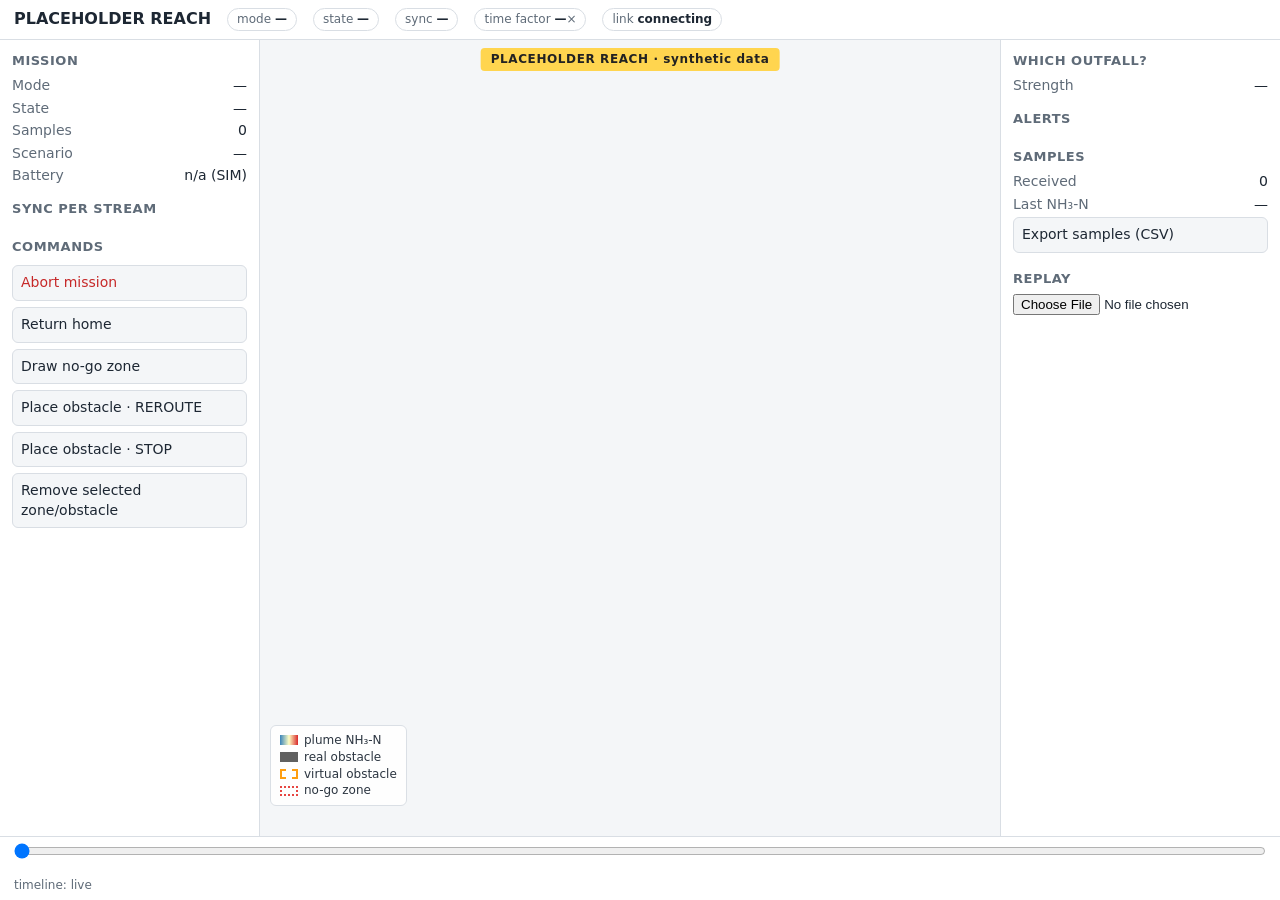
==== lab_turtlebot/src/plumetrace/web/index.html @ 220d7ff5 "Add lab_turtlebot workspace: PlumeTrace ROS2 packages, Docker env, lab tools and config" ====
<!doctype html>
<html lang="en">
<head>
<meta charset="utf-8">
<meta name="viewport" content="width=device-width, initial-scale=1">
<title>PlumeTrace City View</title>
<!-- CesiumJS pinned to 1.146 (latest 1.x at build time, see README.md) from the official CDN -->
<script src="https://cesium.com/downloads/cesiumjs/releases/1.146/Build/Cesium/Cesium.js"></script>
<link href="https://cesium.com/downloads/cesiumjs/releases/1.146/Build/Cesium/Widgets/widgets.css" rel="stylesheet">
<script src="config.js"></script>
<!-- optional, git-ignored: personal secrets such as the Cesium ion token (404 when absent is fine) -->
<script src="config.local.js" onerror="void 0"></script>
<style>
  :root {
    --bg: #f4f6f8; --panel: #ffffff; --ink: #1d2733; --muted: #5f6b78; --line: #d9dee4;
    --accent: #1f6feb; --ok: #1a7f37; --warn: #b76e00; --bad: #c62828; --alert: #b71c1c;
    --bar-a: #1f6feb; --bar-b: #8250df; --bar-c: #d97706;
  }
  @media (prefers-color-scheme: dark) {
    :root { --bg: #0f141a; --panel: #18202a; --ink: #e6edf3; --muted: #9aa7b4; --line: #2b3643;
            --accent: #58a6ff; --ok: #3fb950; --warn: #d29922; --bad: #f85149; --alert: #da3633; }
  }
  * { box-sizing: border-box; }
  html, body { margin: 0; height: 100%; background: var(--bg); color: var(--ink);
               font: 14px/1.4 system-ui, -apple-system, "Segoe UI", Roboto, sans-serif; }
  #app { display: grid; height: 100%;
         grid-template-rows: auto auto 1fr auto; grid-template-columns: 260px 1fr 280px;
         grid-template-areas: "top top top" "alert alert alert" "left map right" "time time time"; }
  header { grid-area: top; display: flex; gap: 16px; align-items: center; padding: 8px 14px;
           background: var(--panel); border-bottom: 1px solid var(--line); flex-wrap: wrap; }
  header h1 { font-size: 16px; margin: 0; }
  .pill { padding: 2px 9px; border-radius: 999px; border: 1px solid var(--line); font-size: 12px; color: var(--muted); }
  .pill b { color: var(--ink); }
  .SYNCED { color: var(--ok) !important; } .STALE { color: var(--warn) !important; } .LOST { color: var(--bad) !important; }
  #alert { grid-area: alert; display: none; background: var(--alert); color: #fff; padding: 8px 14px; font-weight: 600; }
  aside { background: var(--panel); padding: 12px; overflow: auto; border-right: 1px solid var(--line); }
  #right { grid-area: right; border-right: 0; border-left: 1px solid var(--line); }
  #left { grid-area: left; }
  aside h2 { font-size: 13px; text-transform: uppercase; letter-spacing: .04em; color: var(--muted); margin: 14px 0 6px; }
  aside h2:first-child { margin-top: 0; }
  dl { display: grid; grid-template-columns: auto 1fr; gap: 3px 10px; margin: 0; }
  dt { color: var(--muted); } dd { margin: 0; text-align: right; font-variant-numeric: tabular-nums; }
  button { width: 100%; margin: 3px 0; padding: 7px 8px; border-radius: 6px; border: 1px solid var(--line);
           background: var(--bg); color: var(--ink); cursor: pointer; font: inherit; text-align: left; }
  button:hover { border-color: var(--accent); }
  button.danger { color: var(--bad); }
  button.active { border-color: var(--accent); box-shadow: inset 0 0 0 1px var(--accent); }
  #hint { color: var(--muted); font-size: 12px; min-height: 1.4em; }
  #map { grid-area: map; position: relative; min-height: 300px; }
  #cesium { position: absolute; inset: 0; }
  .bars .row { display: grid; grid-template-columns: 22px 1fr 52px; align-items: center; gap: 6px; margin: 6px 0; }
  .bars .track { height: 14px; background: var(--bg); border: 1px solid var(--line); border-radius: 4px; overflow: hidden; }
  .bars .fill { height: 100%; width: 33%; transition: width .3s; }
  #alerts { list-style: none; padding: 0; margin: 0; max-height: 220px; overflow: auto; font-size: 12px; }
  #alerts li { border-left: 3px solid var(--alert); padding: 3px 6px; margin: 4px 0; background: var(--bg); }
  footer { grid-area: time; background: var(--panel); border-top: 1px solid var(--line); padding: 6px 14px; }
  #tl { position: relative; height: 34px; }
  #tl input { width: 100%; margin: 0; }
  #tlmarks { position: absolute; left: 0; right: 0; top: 22px; height: 10px; }
  .mk { position: absolute; width: 2px; height: 10px; }
  .mk.s { background: var(--accent); } .mk.e { background: var(--bad); width: 4px; }
  #legend { position: absolute; left: 10px; bottom: 30px; background: var(--panel); border: 1px solid var(--line);
            border-radius: 6px; padding: 6px 9px; font-size: 12px; opacity: .93; }
  #legend div { display: flex; align-items: center; gap: 6px; }
  .sw { width: 18px; height: 10px; display: inline-block; }
  #placeholder { position: absolute; top: 8px; left: 50%; transform: translateX(-50%); background: #ffd54f; color: #222;
                 padding: 3px 10px; font-weight: 700; border-radius: 4px; font-size: 12px; letter-spacing: .05em; }
  @media (max-width: 900px) {
    #app { grid-template-columns: 1fr; grid-template-rows: auto auto 55vh auto auto auto;
           grid-template-areas: "top" "alert" "map" "left" "right" "time"; }
    aside { border: 0; border-top: 1px solid var(--line); }
  }
</style>
</head>
<body>
<div id="app">
  <header>
    <h1 id="reach">PLACEHOLDER REACH</h1>
    <span class="pill">mode <b id="mode">—</b></span>
    <span class="pill">state <b id="state">—</b></span>
    <span class="pill">sync <b id="syncall">—</b></span>
    <span class="pill">time factor <b id="tf">—</b>×</span>
    <span class="pill">link <b id="ws">connecting</b></span>
  </header>
  <div id="alert"></div>
  <aside id="left">
    <h2>Mission</h2>
    <dl>
      <dt>Mode</dt><dd id="m-mode">—</dd>
      <dt>State</dt><dd id="m-state">—</dd>
      <dt>Samples</dt><dd id="m-samples">0</dd>
      <dt>Scenario</dt><dd id="m-scn">—</dd>
      <dt>Battery</dt><dd id="m-batt">n/a (SIM)</dd>
    </dl>
    <h2>Sync per stream</h2>
    <dl id="streams"></dl>
    <h2>Commands</h2>
    <button class="danger" data-cmd="abort">Abort mission</button>
    <button data-cmd="return_home">Return home</button>
    <button id="b-nogo">Draw no-go zone</button>
    <button id="b-rr">Place obstacle · REROUTE</button>
    <button id="b-stop">Place obstacle · STOP</button>
    <button id="b-del">Remove selected zone/obstacle</button>
    <div id="hint"></div>
  </aside>
  <div id="map">
    <div id="cesium"></div>
    <div id="placeholder">PLACEHOLDER REACH · synthetic data</div>
    <div id="legend">
      <div><span class="sw" style="background:linear-gradient(90deg,#2c7bb6,#ffffbf,#d7191c)"></span>plume NH₃-N</div>
      <div><span class="sw" style="background:#555"></span>real obstacle</div>
      <div><span class="sw" style="border:2px dashed #ff9800"></span>virtual obstacle</div>
      <div><span class="sw" style="border:2px dotted #e53935"></span>no-go zone</div>
    </div>
  </div>
  <aside id="right">
    <h2>Which outfall?</h2>
    <div class="bars" id="bars"></div>
    <dl><dt>Strength</dt><dd id="q">—</dd></dl>
    <h2>Alerts</h2>
    <ul id="alerts"></ul>
    <h2>Samples</h2>
    <dl><dt>Received</dt><dd id="n-samples">0</dd><dt>Last NH₃-N</dt><dd id="last">—</dd></dl>
    <button id="b-export">Export samples (CSV)</button>
    <h2>Replay</h2>
    <input type="file" id="czml" accept=".czml,.json">
  </aside>
  <footer>
    <div id="tl"><input type="range" id="scrub" min="0" max="0" value="0"><div id="tlmarks"></div></div>
    <div id="tlinfo" style="font-size:12px;color:var(--muted)">timeline: live</div>
  </footer>
</div>
<script>
'use strict';
const CFG = Object.assign({}, window.PLUMETRACE_CONFIG || {}, window.PLUMETRACE_CONFIG_LOCAL || {});
const $ = (id) => document.getElementById(id);
const COLORS = { A: getComputedStyle(document.documentElement).getPropertyValue('--bar-a'),
                 B: getComputedStyle(document.documentElement).getPropertyValue('--bar-b'),
                 C: getComputedStyle(document.documentElement).getPropertyValue('--bar-c') };

Cesium.Ion.defaultAccessToken = CFG.ionToken || '';
const viewer = new Cesium.Viewer('cesium', {
  baseLayer: new Cesium.ImageryLayer(new Cesium.OpenStreetMapImageryProvider({ url: 'https://tile.openstreetmap.org/' })),
  // with an ion token: Cesium World Terrain; without: ellipsoid (no ion requests at all)
  ...(CFG.ionToken ? { terrain: Cesium.Terrain.fromWorldTerrain() } : { terrainProvider: new Cesium.EllipsoidTerrainProvider() }),
  baseLayerPicker: false, geocoder: false, timeline: false, animation: false, homeButton: true,
  sceneModePicker: true, navigationHelpButton: false, fullscreenButton: false, infoBox: true,
  selectionIndicator: true,
});
viewer.scene.globe.depthTestAgainstTerrain = false;
// Ground height (m above the ellipsoid) at the reach. Every layer is drawn at H0 + a small offset, so the
// view is right on the ellipsoid (H0 = 0) and on Cesium World Terrain (H0 sampled once in loadReach).
let H0 = 0;
const at = (lon, lat, dh) => Cesium.Cartesian3.fromDegrees(lon, lat, H0 + dh);
const ring3 = (latlon, dh) => Cesium.Cartesian3.fromDegreesArrayHeights(latlon.flatMap(([lat, lon]) => [lon, lat, H0 + dh]));
if (CFG.ionToken) {  // OSM Buildings for 3D context when an ion token is configured
  Cesium.createOsmBuildingsAsync().then((b) => viewer.scene.primitives.add(b))
    .catch((e) => console.warn('OSM Buildings failed (check the ion token)', e));
}
if (CFG.tileset_url) {
  Cesium.Cesium3DTileset.fromUrl(CFG.tileset_url).then((ts) => viewer.scene.primitives.add(ts))
    .catch((e) => console.warn('tileset failed', e));
}
const ents = viewer.entities;

// ---------- static reach layers ----------
async function loadReach() {
  const wj = await (await fetch('data/water_area.geojson')).json();
  const wp = wj.features[0].properties, ring = wj.features[0].geometry.coordinates[0];
  const mid = ring.reduce((a, p) => [a[0] + p[0] / ring.length, a[1] + p[1] / ring.length], [0, 0]);
  const synthetic = /PLACEHOLDER/.test(wp.reach_id);
  if (CFG.ionToken) {
    try {
      const tp = await Cesium.createWorldTerrainAsync();
      const [g] = await Cesium.sampleTerrainMostDetailed(tp, [Cesium.Cartographic.fromDegrees(mid[0], mid[1])]);
      if (Number.isFinite(g.height)) H0 = g.height;
    } catch (e) { console.warn('terrain height not available, drawing at the ellipsoid', e); }
  }
  const water = await Cesium.GeoJsonDataSource.load('data/water_area.geojson',
    { fill: Cesium.Color.fromCssColorString('#3a7bd5').withAlpha(0.35), stroke: Cesium.Color.fromCssColorString('#1d4f91'), strokeWidth: 2, clampToGround: false });
  for (const e of water.entities.values) if (e.polygon) e.polygon.height = H0 + 0.2;
  viewer.dataSources.add(water);
  const outf = await (await fetch('data/outfalls.geojson')).json();
  for (const f of outf.features) {
    const [lon, lat] = f.geometry.coordinates;
    ents.add({ id: 'outfall-' + f.properties.id, name: 'Outfall ' + f.properties.id,
      position: at(lon, lat, 1),
      point: { pixelSize: 11, color: Cesium.Color.fromCssColorString(COLORS[f.properties.id] || '#888'), outlineColor: Cesium.Color.WHITE, outlineWidth: 2 },
      label: { text: f.properties.id, font: '600 14px sans-serif', pixelOffset: new Cesium.Cartesian2(0, -18), fillColor: Cesium.Color.WHITE, outlineColor: Cesium.Color.BLACK, outlineWidth: 3, style: Cesium.LabelStyle.FILL_AND_OUTLINE },
      description: `EDM site ${f.properties.edm_site_id}, bank ${f.properties.bank}` });
  }
  const st = await (await fetch('data/stations.geojson')).json();
  for (const f of st.features) {
    const [lon, lat] = f.geometry.coordinates;
    ents.add({ name: f.properties.id, position: at(lon, lat, 1),
      point: { pixelSize: 8, color: Cesium.Color.DARKSLATEGRAY, outlineColor: Cesium.Color.WHITE, outlineWidth: 1 },
      label: { text: f.properties.kind === 'wq' ? 'WQ' : 'Gauge', font: '12px sans-serif', pixelOffset: new Cesium.Cartesian2(0, 14), fillColor: Cesium.Color.BLACK, showBackground: true, backgroundColor: Cesium.Color.WHITE.withAlpha(0.7) } });
  }
  const c = water.entities.values[0];
  document.getElementById('reach').textContent = wp.name || wp.reach_id;
  document.getElementById('placeholder').textContent = synthetic ? 'PLACEHOLDER REACH · synthetic data' : (wp.name || wp.reach_id) + ' · synthetic plume and outfalls';
  ents.add({ position: at(mid[0], mid[1], 5), label: { text: wp.name || wp.reach_id, font: '700 15px sans-serif', fillColor: Cesium.Color.YELLOW, outlineColor: Cesium.Color.BLACK, outlineWidth: 3, style: Cesium.LabelStyle.FILL_AND_OUTLINE } });
  viewer.flyTo(water, { duration: 0 });
}
loadReach().catch((e) => console.error(e));

// ---------- live layers ----------
const plume = viewer.scene.primitives.add(new Cesium.PointPrimitiveCollection());
const robot = ents.add({ id: 'robot', name: 'TurtleBot3 (×100 symbol)', position: Cesium.Cartesian3.fromDegrees(0, 0, 2),
  billboard: { image: robotIcon(), width: 30, height: 30, rotation: 0, alignedAxis: Cesium.Cartesian3.ZERO },
  label: { text: 'robot', font: '12px sans-serif', pixelOffset: new Cesium.Cartesian2(0, 22), fillColor: Cesium.Color.WHITE, outlineColor: Cesium.Color.BLACK, outlineWidth: 3, style: Cesium.LabelStyle.FILL_AND_OUTLINE } });
const track = [];
ents.add({ polyline: { positions: new Cesium.CallbackProperty(() => track, false), width: 2, material: Cesium.Color.WHITE.withAlpha(0.7) } });
const samples = [];
const obsEnts = new Map();
let posterior = null;

function robotIcon() {
  const c = document.createElement('canvas'); c.width = c.height = 64; const g = c.getContext('2d');
  g.fillStyle = '#111'; g.strokeStyle = '#fff'; g.lineWidth = 5;
  g.beginPath(); g.arc(32, 32, 22, 0, 2 * Math.PI); g.fill(); g.stroke();
  g.fillStyle = '#4caf50'; g.beginPath(); g.moveTo(32, 8); g.lineTo(44, 30); g.lineTo(20, 30); g.closePath(); g.fill();
  return c.toDataURL();
}
function plumeColor(c) {
  const t = Math.max(0, Math.min(1, Math.log10(Math.max(c, 0.05) / 0.05) / Math.log10(60)));
  const stops = [[44, 123, 182], [171, 217, 233], [255, 255, 191], [253, 174, 97], [215, 25, 28]];
  const x = t * (stops.length - 1), i = Math.min(stops.length - 2, Math.floor(x)), f = x - i;
  const m = stops[i].map((v, k) => v + (stops[i + 1][k] - v) * f);
  return new Cesium.Color(m[0] / 255, m[1] / 255, m[2] / 255, 0.25 + 0.65 * t);
}

const handlers = {
  hello(m) { $('reach').textContent = m.reach; $('tf').textContent = m.time_factor; },
  pose(m) {
    const p = at(m.lon, m.lat, 2);
    robot.position = p;
    robot.billboard.rotation = -Cesium.Math.toRadians(m.heading_deg);
    if (!track.length || Cesium.Cartesian3.distance(track[track.length - 1], p) > 0.5) { track.push(p); if (track.length > 3000) track.shift(); }
  },
  plume_points(m) {
    plume.removeAll();
    for (const [lat, lon, c] of m.points) {
      if (c < 0.06) continue;
      plume.add({ position: at(lon, lat, 0.5), pixelSize: 7, color: plumeColor(c) });
    }
  },
  sample(m) {
    if (samples.some((s) => s.seq === m.seq)) return;
    samples.push(m);
    ents.add({ id: 'sample-' + m.seq, name: `Sample ${m.seq}`, position: at(m.lon, m.lat, 1),
      point: { pixelSize: 9, color: plumeColor(m.nh3_n_mg_l).withAlpha(1), outlineColor: Cesium.Color.BLACK, outlineWidth: 1 },
      description: `NH₃-N ${m.nh3_n_mg_l.toFixed(3)} mg/L<br>DO ${m.do_mg_l.toFixed(2)} mg/L<br>qc ${m.qc_flags}${m.is_replay ? ' (replayed)' : ''}` });
    $('n-samples').textContent = samples.length;
    $('last').textContent = m.nh3_n_mg_l.toFixed(3) + ' mg/L';
    drawTimeline();
  },
  posterior(m) {
    posterior = m;
    const bars = $('bars'); bars.innerHTML = '';
    m.labels.forEach((l, i) => {
      const p = m.probabilities[i];
      bars.insertAdjacentHTML('beforeend', `<div class="row"><b>${l}</b><div class="track"><div class="fill" style="width:${(p * 100).toFixed(1)}%;background:${COLORS[l]}"></div></div><span>${(p * 100).toFixed(1)} %</span></div>`);
    });
    $('q').textContent = m.map_strength.toFixed(2) + '× default';
  },
  alert(m) {
    const a = $('alert'); a.style.display = 'block'; a.textContent = m.message;
    $('alerts').insertAdjacentHTML('afterbegin', `<li>#${m.seq} · ${m.nh3_n_mg_l.toFixed(2)} mg/L${m.likely_outfall ? ' · ' + m.likely_outfall + ' ' + (m.probability * 100).toFixed(0) + ' %' : ''}</li>`);
  },
  obstacles(m) {
    const seen = new Set();
    for (const o of m.obstacles) {
      seen.add(o.id);
      const pos = ring3(o.footprint, 0.3);
      const key = o.id + o.origin + o.mode + JSON.stringify(o.footprint);
      const old = obsEnts.get(o.id);
      if (old && old.key === key) continue;
      if (old) ents.remove(old.e);
      let e;
      if (o.origin === 'REAL') {
        e = ents.add({ id: 'obs-' + o.id, name: `Real obstacle ${o.id}`, polygon: { hierarchy: pos, perPositionHeight: false, height: H0, extrudedHeight: H0 + o.height_m, material: Cesium.Color.fromCssColorString('#555').withAlpha(0.85), outline: true, outlineColor: Cesium.Color.BLACK } });
      } else if (o.id.startsWith('nogo')) {
        e = ents.add({ id: 'obs-' + o.id, name: `No-go zone ${o.id}`, polygon: { hierarchy: pos, height: H0 + 0.3, material: Cesium.Color.RED.withAlpha(0.12) },
          polyline: { positions: pos.concat([pos[0]]), width: 3, material: new Cesium.PolylineDashMaterialProperty({ color: Cesium.Color.RED, dashLength: 6 }) } });
      } else {
        e = ents.add({ id: 'obs-' + o.id, name: `Virtual ${o.mode} ${o.id}`, polygon: { hierarchy: pos, height: H0, extrudedHeight: H0 + o.height_m, material: Cesium.Color.ORANGE.withAlpha(0.2) },
          polyline: { positions: pos.concat([pos[0]]), width: 3, material: new Cesium.PolylineDashMaterialProperty({ color: Cesium.Color.ORANGE, dashLength: 16 }) } });
      }
      obsEnts.set(o.id, { e, key });
    }
    for (const [id, v] of obsEnts) if (!seen.has(id)) { ents.remove(v.e); obsEnts.delete(id); }
  },
  sync(m) {
    const dl = $('streams'); dl.innerHTML = '';
    let worst = 'SYNCED';
    for (const s of m.streams) {
      dl.insertAdjacentHTML('beforeend', `<dt>${s.name}</dt><dd class="${s.state}">${s.state}${s.staleness_s != null ? ' · ' + s.staleness_s.toFixed(1) + ' s' : ''}</dd>`);
      if (s.state === 'LOST' || (s.state === 'STALE' && worst === 'SYNCED')) worst = s.state;
    }
    const el = $('syncall'); el.textContent = worst; el.className = worst;
  },
  mission(m) {
    $('mode').textContent = $('m-mode').textContent = m.mode;
    $('state').textContent = $('m-state').textContent = m.state;
    $('m-samples').textContent = m.samples_taken; $('m-scn').textContent = m.scenario || '—';
    $('tf').textContent = m.time_factor; $('reach').textContent = m.reach;
  },
  ack(m) { $('hint').textContent = m.ok ? `✓ ${m.command} ${m.detail || ''}` : `✗ rejected: ${m.detail}`; },
};

// ---------- WebSocket ----------
let ws;
function connect() {
  // 'auto' (set by tools/relay.py): live data from the page's own origin, so one tunnel carries both
  const url = CFG.wsUrl === 'auto'
    ? (location.protocol === 'https:' ? 'wss://' : 'ws://') + location.host + '/ws' + location.search
    : (CFG.wsUrl || 'ws://localhost:8765');
  ws = new WebSocket(url);
  ws.onopen = () => { $('ws').textContent = 'connected'; $('ws').className = 'SYNCED'; };
  ws.onclose = () => { $('ws').textContent = 'reconnecting'; $('ws').className = 'LOST'; setTimeout(connect, 1500); };
  ws.onmessage = (ev) => { const m = JSON.parse(ev.data); (handlers[m.type] || (() => {}))(m); };
}
connect();
function send(cmd) { if (ws && ws.readyState === 1) ws.send(JSON.stringify(Object.assign({ type: 'command' }, cmd))); }

// ---------- commands ----------
document.querySelectorAll('button[data-cmd]').forEach((b) => b.onclick = () => {
  if (b.dataset.cmd === 'abort' && !confirm('Abort the mission?')) return;
  send({ command: b.dataset.cmd });
});
let tool = null, draft = [], draftEnt = null;
function setTool(t, btn) {
  tool = t; draft = []; if (draftEnt) { ents.remove(draftEnt); draftEnt = null; }
  document.querySelectorAll('aside button').forEach((x) => x.classList.remove('active'));
  if (btn && t) btn.classList.add('active');
  $('hint').textContent = t === 'nogo' ? 'Click points on the map; double-click to finish.' : t ? 'Click the map to place a 25 m obstacle.' : '';
}
$('b-nogo').onclick = (e) => setTool(tool === 'nogo' ? null : 'nogo', e.target);
$('b-rr').onclick = (e) => setTool(tool === 'REROUTE' ? null : 'REROUTE', e.target);
$('b-stop').onclick = (e) => setTool(tool === 'STOP' ? null : 'STOP', e.target);
$('b-del').onclick = () => {
  const sel = viewer.selectedEntity;
  if (!sel || !sel.id || !String(sel.id).startsWith('obs-')) { $('hint').textContent = 'Select a no-go zone or virtual obstacle first.'; return; }
  const id = String(sel.id).slice(4);
  send({ command: id.startsWith('nogo') ? 'remove_nogo' : 'remove_obstacle', id });
};
function pick(pos) {
  // on terrain the ellipsoid hit is displaced; take the globe surface under the cursor
  const c = viewer.scene.globe.pick(viewer.camera.getPickRay(pos), viewer.scene) || viewer.camera.pickEllipsoid(pos, viewer.scene.globe.ellipsoid);
  if (!c) return null;
  const g = Cesium.Cartographic.fromCartesian(c);
  return [Cesium.Math.toDegrees(g.latitude), Cesium.Math.toDegrees(g.longitude)];
}
const h = new Cesium.ScreenSpaceEventHandler(viewer.scene.canvas);
h.setInputAction((e) => {
  if (!tool) return;
  const ll = pick(e.position); if (!ll) return;
  if (tool === 'nogo') {
    draft.push(ll);
    if (!draftEnt) draftEnt = ents.add({ polyline: { positions: new Cesium.CallbackProperty(() => ring3(draft, 0.5), false), width: 2, material: Cesium.Color.RED } });
  } else {
    send({ command: 'add_obstacle', center: ll, size_m: 25, mode: tool, height_m: 30 }); setTool(null);
  }
}, Cesium.ScreenSpaceEventType.LEFT_CLICK);
h.setInputAction(() => {
  if (tool !== 'nogo') return;
  if (draft.length >= 3) send({ command: 'add_nogo', polygon: draft.slice() });
  setTool(null);
}, Cesium.ScreenSpaceEventType.LEFT_DOUBLE_CLICK);

// ---------- export, timeline, replay ----------
$('b-export').onclick = () => {
  const rows = ['seq,t,lat,lon,nh3_n_mg_l,do_mg_l,qc_flags,is_replay'].concat(samples.map((s) => [s.seq, s.t, s.lat, s.lon, s.nh3_n_mg_l, s.do_mg_l, s.qc_flags, s.is_replay].join(',')));
  const a = document.createElement('a'); a.href = URL.createObjectURL(new Blob([rows.join('\n')], { type: 'text/csv' }));
  a.download = 'plumetrace_samples.csv'; a.click();
};
function drawTimeline() {
  const mk = $('tlmarks'); mk.innerHTML = '';
  if (!samples.length) return;
  const t0 = samples[0].t, t1 = Math.max(samples[samples.length - 1].t, t0 + 1);
  const sc = $('scrub'); sc.min = 0; sc.max = samples.length; if (live) sc.value = samples.length;
  for (const s of samples) mk.insertAdjacentHTML('beforeend', `<span class="mk s" style="left:${((s.t - t0) / (t1 - t0) * 100).toFixed(2)}%" title="#${s.seq}"></span>`);
  for (const e of CFG.overflowEvents || []) if (e.start_s <= 0) mk.insertAdjacentHTML('beforeend', `<span class="mk e" style="left:0" title="overflow ${e.id} (on before start)"></span>`);
}
let live = true;
$('scrub').oninput = (e) => {
  const k = +e.target.value; live = k >= samples.length;
  samples.forEach((s, i) => { const en = ents.getById('sample-' + s.seq); if (en) en.show = i < k || live; });
  $('tlinfo').textContent = live ? 'timeline: live' : `timeline: up to sample ${k} of ${samples.length}`;
};
$('czml').onchange = async (e) => {
  const f = e.target.files[0]; if (!f) return;
  const ds = await Cesium.CzmlDataSource.load(JSON.parse(await f.text()));
  viewer.dataSources.add(ds);
  viewer.clock.shouldAnimate = true;
  $('tlinfo').textContent = 'replay: ' + f.name;
};
</script>
</body>
</html>
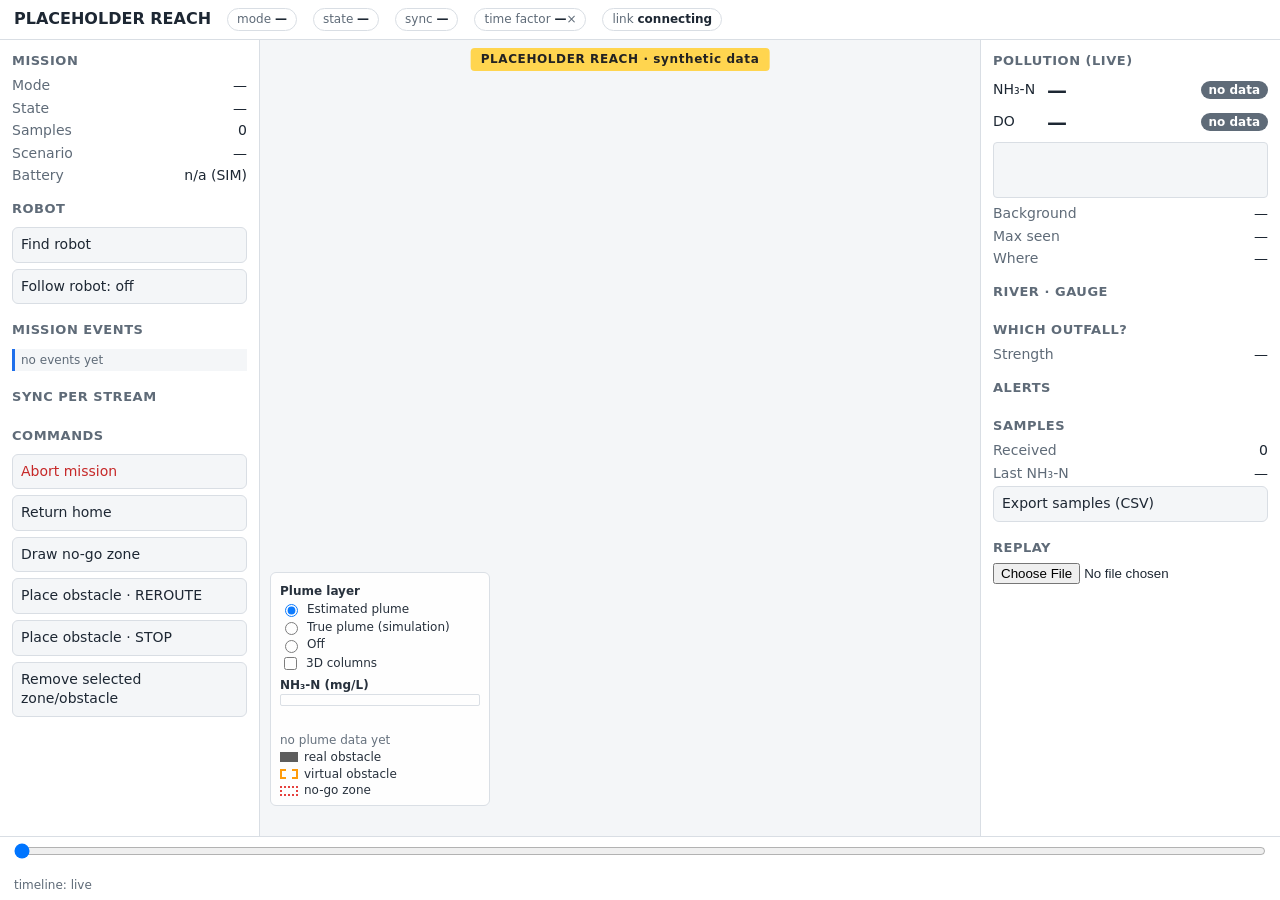
==== commit d73a3e2b: "dashboard: plume layers, larger robot, pollution panel, Pegnitz incident workflow; gateway: plume_tr" ====
--- a/lab_turtlebot/src/plumetrace/web/index.html
+++ b/lab_turtlebot/src/plumetrace/web/index.html
@@ -8,23 +8,26 @@
 <script src="https://cesium.com/downloads/cesiumjs/releases/1.146/Build/Cesium/Cesium.js"></script>
 <link href="https://cesium.com/downloads/cesiumjs/releases/1.146/Build/Cesium/Widgets/widgets.css" rel="stylesheet">
 <script src="config.js"></script>
+<!-- incident response data (river facts, thresholds, escalation ladder); the page falls back to defaults when missing -->
+<script src="pegnitz_response.js" onerror="console.warn('pegnitz_response.js not loaded: using built-in defaults')"></script>
 <!-- optional, git-ignored: personal secrets such as the Cesium ion token (404 when absent is fine) -->
 <script src="config.local.js" onerror="void 0"></script>
 <style>
   :root {
     --bg: #f4f6f8; --panel: #ffffff; --ink: #1d2733; --muted: #5f6b78; --line: #d9dee4;
-    --accent: #1f6feb; --ok: #1a7f37; --warn: #b76e00; --bad: #c62828; --alert: #b71c1c;
+    --accent: #1f6feb; --ok: #1a7f37; --warn: #b76e00; --bad: #c62828; --alert: #b71c1c; --severe: #6a1b9a;
     --bar-a: #1f6feb; --bar-b: #8250df; --bar-c: #d97706;
   }
   @media (prefers-color-scheme: dark) {
     :root { --bg: #0f141a; --panel: #18202a; --ink: #e6edf3; --muted: #9aa7b4; --line: #2b3643;
-            --accent: #58a6ff; --ok: #3fb950; --warn: #d29922; --bad: #f85149; --alert: #da3633; }
+            --accent: #58a6ff; --ok: #3fb950; --warn: #d29922; --bad: #f85149; --alert: #da3633; --severe: #a371f7; }
   }
   * { box-sizing: border-box; }
   html, body { margin: 0; height: 100%; background: var(--bg); color: var(--ink);
                font: 14px/1.4 system-ui, -apple-system, "Segoe UI", Roboto, sans-serif; }
+  a { color: var(--accent); }
   #app { display: grid; height: 100%;
-         grid-template-rows: auto auto 1fr auto; grid-template-columns: 260px 1fr 280px;
+         grid-template-rows: auto auto 1fr auto; grid-template-columns: 260px 1fr 300px;
          grid-template-areas: "top top top" "alert alert alert" "left map right" "time time time"; }
   header { grid-area: top; display: flex; gap: 16px; align-items: center; padding: 8px 14px;
            background: var(--panel); border-bottom: 1px solid var(--line); flex-wrap: wrap; }
@@ -32,27 +35,45 @@
   .pill { padding: 2px 9px; border-radius: 999px; border: 1px solid var(--line); font-size: 12px; color: var(--muted); }
   .pill b { color: var(--ink); }
   .SYNCED { color: var(--ok) !important; } .STALE { color: var(--warn) !important; } .LOST { color: var(--bad) !important; }
-  #alert { grid-area: alert; display: none; background: var(--alert); color: #fff; padding: 8px 14px; font-weight: 600; }
+  #alert { grid-area: alert; display: none; align-items: center; gap: 12px; flex-wrap: wrap;
+           background: var(--alert); color: #fff; padding: 8px 14px; font-weight: 600; }
+  #alert span { flex: 1; }
+  #alert button { width: auto; margin: 0; background: #fff; color: var(--alert); border: 0; font-weight: 700; text-align: center; }
   aside { background: var(--panel); padding: 12px; overflow: auto; border-right: 1px solid var(--line); }
   #right { grid-area: right; border-right: 0; border-left: 1px solid var(--line); }
   #left { grid-area: left; }
   aside h2 { font-size: 13px; text-transform: uppercase; letter-spacing: .04em; color: var(--muted); margin: 14px 0 6px; }
   aside h2:first-child { margin-top: 0; }
   dl { display: grid; grid-template-columns: auto 1fr; gap: 3px 10px; margin: 0; }
-  dt { color: var(--muted); } dd { margin: 0; text-align: right; font-variant-numeric: tabular-nums; }
+  dt { color: var(--muted); } dd { margin: 0; text-align: right; font-variant-numeric: tabular-nums; overflow-wrap: anywhere; }
   button { width: 100%; margin: 3px 0; padding: 7px 8px; border-radius: 6px; border: 1px solid var(--line);
            background: var(--bg); color: var(--ink); cursor: pointer; font: inherit; text-align: left; }
   button:hover { border-color: var(--accent); }
+  button:disabled { opacity: .5; cursor: default; }
   button.danger { color: var(--bad); }
   button.active { border-color: var(--accent); box-shadow: inset 0 0 0 1px var(--accent); }
+  .btnrow { display: flex; gap: 6px; flex-wrap: wrap; } .btnrow button { flex: 1; text-align: center; min-width: 120px; }
   #hint { color: var(--muted); font-size: 12px; min-height: 1.4em; }
+  .small { font-size: 12px; color: var(--muted); }
   #map { grid-area: map; position: relative; min-height: 300px; }
   #cesium { position: absolute; inset: 0; }
   .bars .row { display: grid; grid-template-columns: 22px 1fr 52px; align-items: center; gap: 6px; margin: 6px 0; }
   .bars .track { height: 14px; background: var(--bg); border: 1px solid var(--line); border-radius: 4px; overflow: hidden; }
   .bars .fill { height: 100%; width: 33%; transition: width .3s; }
-  #alerts { list-style: none; padding: 0; margin: 0; max-height: 220px; overflow: auto; font-size: 12px; }
+  #alerts, #events { list-style: none; padding: 0; margin: 0; max-height: 220px; overflow: auto; font-size: 12px; }
   #alerts li { border-left: 3px solid var(--alert); padding: 3px 6px; margin: 4px 0; background: var(--bg); }
+  #events li { border-left: 3px solid var(--accent); padding: 3px 6px; margin: 3px 0; background: var(--bg); }
+  #events li.done { border-left-color: var(--ok); font-weight: 600; } #events li.abort { border-left-color: var(--bad); }
+  #events .k { font-weight: 600; }
+  /* pollution panel */
+  .pollrow { display: grid; grid-template-columns: 48px 1fr auto; align-items: center; gap: 6px; margin: 4px 0; }
+  .big { font-size: 20px; font-weight: 700; font-variant-numeric: tabular-nums; }
+  .chip { display: inline-block; padding: 1px 8px; border-radius: 999px; font-size: 12px; font-weight: 700;
+          color: #fff; background: var(--muted); white-space: nowrap; }
+  .chip.ok { background: var(--ok); } .chip.elev { background: var(--warn); } .chip.alert { background: var(--bad); }
+  .chip.severe { background: var(--severe); box-shadow: 0 0 0 2px var(--bad); }
+  #spark { width: 100%; height: 56px; display: block; border: 1px solid var(--line); border-radius: 4px; background: var(--bg); margin: 6px 0; }
+  #river-note { margin-top: 6px; }
   footer { grid-area: time; background: var(--panel); border-top: 1px solid var(--line); padding: 6px 14px; }
   #tl { position: relative; height: 34px; }
   #tl input { width: 100%; margin: 0; }
@@ -60,15 +81,56 @@
   .mk { position: absolute; width: 2px; height: 10px; }
   .mk.s { background: var(--accent); } .mk.e { background: var(--bad); width: 4px; }
   #legend { position: absolute; left: 10px; bottom: 30px; background: var(--panel); border: 1px solid var(--line);
-            border-radius: 6px; padding: 6px 9px; font-size: 12px; opacity: .93; }
-  #legend div { display: flex; align-items: center; gap: 6px; }
+            border-radius: 6px; padding: 6px 9px; font-size: 12px; opacity: .95; max-width: 230px; }
+  #legend > div, #legend label { display: flex; align-items: center; gap: 6px; }
+  #legend label { cursor: pointer; margin: 1px 0; }
+  #legend .lg-title { font-weight: 700; margin-top: 4px; }
+  #ramp { width: 200px; height: 12px; border: 1px solid var(--line); border-radius: 2px; display: block !important; }
+  #ticks { position: relative; width: 200px; height: 26px; display: block !important; }
+  #ticks span { position: absolute; top: 0; transform: translateX(-50%); font-size: 10px; text-align: center; white-space: nowrap; }
+  #ticks span::before { content: ''; display: block; width: 1px; height: 4px; background: var(--ink); margin: 0 auto 1px; }
+  #ticks span.al { color: var(--bad); font-weight: 700; }
   .sw { width: 18px; height: 10px; display: inline-block; }
   #placeholder { position: absolute; top: 8px; left: 50%; transform: translateX(-50%); background: #ffd54f; color: #222;
                  padding: 3px 10px; font-weight: 700; border-radius: 4px; font-size: 12px; letter-spacing: .05em; }
+  /* incident modal */
+  #inc-modal { position: fixed; inset: 0; background: rgba(0, 0, 0, .55); display: none; z-index: 1000;
+               align-items: flex-start; justify-content: center; padding: 3vh 2vw; overflow: auto; }
+  #inc-box { background: var(--panel); color: var(--ink); width: min(980px, 96vw); border-radius: 10px;
+             border: 3px solid var(--alert); box-shadow: 0 10px 40px rgba(0, 0, 0, .5); }
+  #inc-head { background: var(--alert); color: #fff; padding: 10px 16px; display: flex; align-items: center; gap: 10px; flex-wrap: wrap; }
+  #inc-head h2 { margin: 0; font-size: 20px; flex: 1; letter-spacing: .02em; }
+  #inc-head button { width: auto; margin: 0; background: rgba(255, 255, 255, .15); color: #fff; border: 1px solid rgba(255, 255, 255, .6); text-align: center; }
+  .confirmed { background: var(--ok); color: #fff; padding: 8px 12px; border-radius: 6px; font-weight: 700; margin: 10px 16px 0; }
+  .inc-grid { display: grid; grid-template-columns: 1fr 1fr; gap: 16px; padding: 10px 16px; }
+  #inc-modal h3 { font-size: 12px; text-transform: uppercase; letter-spacing: .04em; color: var(--muted); margin: 12px 0 6px; }
+  .tier { border: 1px solid var(--line); border-radius: 6px; padding: 6px 8px; margin: 5px 0; font-size: 12px; background: var(--bg); }
+  .tier .tn { font-weight: 700; font-size: 13px; }
+  .tier.done { border-left: 5px solid var(--ok); }
+  .tier.current { box-shadow: inset 0 0 0 2px var(--alert); }
+  .tier.next { border: 1px dashed var(--warn); border-left: 5px solid var(--warn); }
+  .tier .st { float: right; font-weight: 700; }
+  .verify { color: var(--warn); font-weight: 700; }
+  .note { font-size: 12px; color: var(--ink); background: var(--bg); border-left: 3px solid var(--warn); padding: 4px 8px; margin: 6px 0; }
+  .actions label { display: flex; gap: 8px; align-items: flex-start; font-size: 13px; margin: 5px 0; cursor: pointer; }
+  .actions input { margin-top: 3px; }
+  .actions small { color: var(--ok); white-space: nowrap; }
+  .fld { display: block; font-size: 12px; color: var(--muted); margin: 6px 0; }
+  .fld input[type=text], textarea { display: block; width: 100%; margin-top: 2px; font: 12px/1.4 ui-monospace, SFMono-Regular, Menlo, monospace;
+    background: var(--bg); color: var(--ink); border: 1px solid var(--line); border-radius: 6px; padding: 6px; }
+  .fld input[type=range] { width: 100%; }
+  #w-area { margin: 4px 0; padding-left: 18px; }
+  .inc-foot { padding: 0 16px 14px; }
+  #inc-log { list-style: none; padding: 0; margin: 0; max-height: 200px; overflow: auto; font: 12px/1.45 ui-monospace, SFMono-Regular, Menlo, monospace;
+             border: 1px solid var(--line); border-radius: 6px; background: var(--bg); }
+  #inc-log li { padding: 2px 8px; border-bottom: 1px solid var(--line); }
+  #inc-log .lk { display: inline-block; min-width: 82px; color: var(--muted); }
   @media (max-width: 900px) {
     #app { grid-template-columns: 1fr; grid-template-rows: auto auto 55vh auto auto auto;
            grid-template-areas: "top" "alert" "map" "left" "right" "time"; }
     aside { border: 0; border-top: 1px solid var(--line); }
+    .inc-grid { grid-template-columns: 1fr; }
+    #legend { max-width: 180px; } #ramp, #ticks { width: 160px; }
   }
 </style>
 </head>
@@ -92,6 +154,11 @@
       <dt>Scenario</dt><dd id="m-scn">—</dd>
       <dt>Battery</dt><dd id="m-batt">n/a (SIM)</dd>
     </dl>
+    <h2>Robot</h2>
+    <button id="b-find">Find robot</button>
+    <button id="b-follow">Follow robot: off</button>
+    <h2>Mission events</h2>
+    <ul id="events"><li class="small">no events yet</li></ul>
     <h2>Sync per stream</h2>
     <dl id="streams"></dl>
     <h2>Commands</h2>
@@ -107,13 +174,34 @@
     <div id="cesium"></div>
     <div id="placeholder">PLACEHOLDER REACH · synthetic data</div>
     <div id="legend">
-      <div><span class="sw" style="background:linear-gradient(90deg,#2c7bb6,#ffffbf,#d7191c)"></span>plume NH₃-N</div>
+      <div class="lg-title">Plume layer</div>
+      <label><input type="radio" name="plume-layer" value="est" checked> Estimated plume</label>
+      <label><input type="radio" name="plume-layer" value="true"> True plume (simulation)</label>
+      <label><input type="radio" name="plume-layer" value="off"> Off</label>
+      <label><input type="checkbox" id="cols"> 3D columns</label>
+      <div class="lg-title">NH₃-N (mg/L)</div>
+      <div id="ramp"></div>
+      <div id="ticks"></div>
+      <div id="plume-info" class="small">no plume data yet</div>
       <div><span class="sw" style="background:#555"></span>real obstacle</div>
       <div><span class="sw" style="border:2px dashed #ff9800"></span>virtual obstacle</div>
       <div><span class="sw" style="border:2px dotted #e53935"></span>no-go zone</div>
     </div>
   </div>
   <aside id="right">
+    <h2>Pollution (live)</h2>
+    <div class="pollrow"><span>NH₃-N</span><span class="big" id="p-nh3">—</span><span class="chip" id="p-nh3-chip">no data</span></div>
+    <div class="pollrow"><span>DO</span><span class="big" id="p-do">—</span><span class="chip" id="p-do-chip">no data</span></div>
+    <canvas id="spark" title="NH₃-N, last 60 samples; dashed line = alert threshold"></canvas>
+    <dl>
+      <dt>Background</dt><dd id="p-bg">—</dd>
+      <dt>Max seen</dt><dd id="p-max">—</dd>
+      <dt>Where</dt><dd id="p-where">—</dd>
+    </dl>
+    <button id="b-inc" hidden>Open incident</button>
+    <h2>River · gauge</h2>
+    <dl id="river"></dl>
+    <div id="river-note" class="small"></div>
     <h2>Which outfall?</h2>
     <div class="bars" id="bars"></div>
     <dl><dt>Strength</dt><dd id="q">—</dd></dl>
@@ -130,6 +218,54 @@
     <div id="tlinfo" style="font-size:12px;color:var(--muted)">timeline: live</div>
   </footer>
 </div>
+
+<div id="inc-modal" role="dialog" aria-modal="true" aria-labelledby="inc-title">
+  <div id="inc-box">
+    <div id="inc-head">
+      <h2 id="inc-title">POLLUTANT DETECTED — Pegnitz, Nürnberg</h2>
+      <span class="chip" id="inc-sev">ALERT</span>
+      <button id="inc-min" title="Minimise to the red incident bar (Esc)">Minimise</button>
+    </div>
+    <div id="inc-confirmed" class="confirmed" hidden></div>
+    <div class="inc-grid">
+      <div>
+        <h3>Incident</h3>
+        <dl id="inc-sum"></dl>
+        <h3>Recommended actions</h3>
+        <div class="actions" id="inc-actions"></div>
+        <h3>Report details (Meldebogen)</h3>
+        <label class="fld">Observation (colour, odour, foam, dead fish)<input type="text" id="inc-obs"></label>
+        <label class="fld">Estimated quantity<input type="text" id="inc-qty" placeholder="unknown"></label>
+        <label class="fld">Reporter<input type="text" id="inc-rep"></label>
+      </div>
+      <div>
+        <h3>Escalation ladder</h3>
+        <div class="note"><b>Simulated — no message is sent.</b> Contact each authority by phone yourself; the button only records that you did.</div>
+        <div id="inc-tiers"></div>
+        <button id="inc-esc" class="danger">Escalate to next level</button>
+        <h3>Public warning</h3>
+        <button id="inc-warn">Request public warning</button>
+        <div id="inc-warnbox" hidden>
+          <div class="small">Addressed to: <span id="w-issuer"></span></div>
+          <label class="fld">Warning radius: <b id="w-rlab">500 m</b><input type="range" id="w-r" min="100" max="2000" step="50" value="500"></label>
+          <div class="small"><b>Affected area</b><ul id="w-area"></ul></div>
+          <textarea id="w-text" rows="14" spellcheck="false"></textarea>
+          <button id="w-copy">Copy draft to clipboard</button>
+          <div class="note" id="w-disc"></div>
+        </div>
+      </div>
+    </div>
+    <div class="inc-foot">
+      <h3>Incident log</h3>
+      <ul id="inc-log"></ul>
+      <div class="btnrow" style="margin-top:6px">
+        <button id="inc-json">Export log (JSON)</button>
+        <button id="inc-csv">Report (CSV)</button>
+        <button id="inc-txt">Report (text)</button>
+      </div>
+    </div>
+  </div>
+</div>
 <script>
 'use strict';
 const CFG = Object.assign({}, window.PLUMETRACE_CONFIG || {}, window.PLUMETRACE_CONFIG_LOCAL || {});
@@ -137,6 +273,62 @@
 const COLORS = { A: getComputedStyle(document.documentElement).getPropertyValue('--bar-a'),
                  B: getComputedStyle(document.documentElement).getPropertyValue('--bar-b'),
                  C: getComputedStyle(document.documentElement).getPropertyValue('--bar-c') };
+
+// ---------- incident response data (pegnitz_response.js) with fallbacks ----------
+const PR_DEFAULT = {
+  river: { name: 'Pegnitz', gauge: null, downstream_km_to_regnitz: null, bathing: '', sources: [] },
+  thresholds: { nh3_n_elevated: 0.3, nh3_n_alert: 0.6, nh3_n_severe: 2.0, do_low: 6.0, do_critical: 4.0 },
+  escalation: [],
+  actions: [],
+  public_warning: { issuers: 'the responsible authority (Integrierte Leitstelle, 112)', default_radius_m: 500,
+    disclaimer: 'This tool cannot send a public warning. It drafts a request for the issuing authority.', sources: [] },
+  report_fields: ['time', 'location (lat, lon)', 'water body', 'observation (colour, odour, foam, dead fish)',
+    'NH3-N mg/L', 'DO mg/L', 'suspected source', 'estimated quantity', 'reporter', 'notified tiers'],
+};
+const PR_LOADED = !!window.PEGNITZ_RESPONSE;
+const PR = Object.assign({}, PR_DEFAULT, window.PEGNITZ_RESPONSE || {});
+const TH = Object.assign({}, PR_DEFAULT.thresholds, PR.thresholds || {});
+const PW = Object.assign({}, PR_DEFAULT.public_warning, PR.public_warning || {});
+const LADDER = Array.isArray(PR.escalation) ? PR.escalation : [];
+const ACTIONS = Array.isArray(PR.actions) ? PR.actions : [];
+// named places in the city from the action list that have no coordinates in data/
+const EXTRA_PLACES = 'Kettensteg and Hallertor bridges and banks downstream in the city (not in the reach data, check on site)';
+
+// ---------- small helpers ----------
+const esc = (s) => String(s ?? '').replace(/[&<>"']/g, (ch) => ({ '&': '&amp;', '<': '&lt;', '>': '&gt;', '"': '&quot;', "'": '&#39;' }[ch]));
+const isNum = (v) => v !== null && v !== '' && Number.isFinite(+v);
+const num = (v, d) => isNum(v) ? (+v).toFixed(d) : '—';
+const nowIso = () => new Date().toISOString();
+const clock = (iso) => new Date(iso).toLocaleTimeString([], { hour12: false });
+const fmtLL = (lat, lon) => isNum(lat) && isNum(lon) ? `${(+lat).toFixed(5)}, ${(+lon).toFixed(5)}` : '—';
+const fmtHM = (s) => { const m = Math.round(s / 60); return `${Math.floor(m / 60)} h ${String(m % 60).padStart(2, '0')} min`; };
+function distM(lat1, lon1, lat2, lon2) {
+  const R = 6371000, r = Math.PI / 180, dl = (lat2 - lat1) * r, dn = (lon2 - lon1) * r;
+  const a = Math.sin(dl / 2) ** 2 + Math.cos(lat1 * r) * Math.cos(lat2 * r) * Math.sin(dn / 2) ** 2;
+  return 2 * R * Math.asin(Math.sqrt(a));
+}
+function download(name, text, mime) {
+  const a = document.createElement('a'); a.href = URL.createObjectURL(new Blob([text], { type: mime }));
+  a.download = name; a.click(); setTimeout(() => URL.revokeObjectURL(a.href), 5000);
+}
+function nh3Class(c) {
+  if (!isNum(c)) return { key: '', label: 'no data' };
+  if (c >= TH.nh3_n_severe) return { key: 'severe', label: 'SEVERE' };
+  if (c >= TH.nh3_n_alert) return { key: 'alert', label: 'ALERT' };
+  if (c >= TH.nh3_n_elevated) return { key: 'elev', label: 'Elevated' };
+  return { key: 'ok', label: 'Normal' };
+}
+function doClass(d) {
+  if (!isNum(d)) return { key: '', label: 'no data' };
+  if (d < TH.do_critical) return { key: 'severe', label: 'DO CRITICAL' };
+  if (d < TH.do_low) return { key: 'elev', label: 'DO low' };
+  return { key: 'ok', label: 'OK' };
+}
+const setChip = (el, cls) => { el.className = 'chip ' + cls.key; el.textContent = cls.label; };
+
+// live state shared by the panels
+const STATE = { scenario: null, bg: 0.05, q: null, width: 22.61, depth: 1.0, outfalls: {}, stations: [], ring: [],
+                max: null, lastSample: null, confirmed: null };
 
 Cesium.Ion.defaultAccessToken = CFG.ionToken || '';
 const viewer = new Cesium.Viewer('cesium', {
@@ -169,6 +361,9 @@
   const wp = wj.features[0].properties, ring = wj.features[0].geometry.coordinates[0];
   const mid = ring.reduce((a, p) => [a[0] + p[0] / ring.length, a[1] + p[1] / ring.length], [0, 0]);
   const synthetic = /PLACEHOLDER/.test(wp.reach_id);
+  if (isNum(wp.width_m)) STATE.width = +wp.width_m;
+  if (isNum(wp.depth_m)) STATE.depth = +wp.depth_m;
+  STATE.ring = ring;
   if (CFG.ionToken) {
     try {
       const tp = await Cesium.createWorldTerrainAsync();
@@ -183,6 +378,7 @@
   const outf = await (await fetch('data/outfalls.geojson')).json();
   for (const f of outf.features) {
     const [lon, lat] = f.geometry.coordinates;
+    STATE.outfalls[f.properties.id] = { lat, lon, bank: f.properties.bank };
     ents.add({ id: 'outfall-' + f.properties.id, name: 'Outfall ' + f.properties.id,
       position: at(lon, lat, 1),
       point: { pixelSize: 11, color: Cesium.Color.fromCssColorString(COLORS[f.properties.id] || '#888'), outlineColor: Cesium.Color.WHITE, outlineWidth: 2 },
@@ -192,23 +388,49 @@
   const st = await (await fetch('data/stations.geojson')).json();
   for (const f of st.features) {
     const [lon, lat] = f.geometry.coordinates;
+    STATE.stations.push(Object.assign({ lat, lon }, f.properties));
     ents.add({ name: f.properties.id, position: at(lon, lat, 1),
       point: { pixelSize: 8, color: Cesium.Color.DARKSLATEGRAY, outlineColor: Cesium.Color.WHITE, outlineWidth: 1 },
       label: { text: f.properties.kind === 'wq' ? 'WQ' : 'Gauge', font: '12px sans-serif', pixelOffset: new Cesium.Cartesian2(0, 14), fillColor: Cesium.Color.BLACK, showBackground: true, backgroundColor: Cesium.Color.WHITE.withAlpha(0.7) } });
   }
-  const c = water.entities.values[0];
   document.getElementById('reach').textContent = wp.name || wp.reach_id;
   document.getElementById('placeholder').textContent = synthetic ? 'PLACEHOLDER REACH · synthetic data' : (wp.name || wp.reach_id) + ' · synthetic plume and outfalls';
   ents.add({ position: at(mid[0], mid[1], 5), label: { text: wp.name || wp.reach_id, font: '700 15px sans-serif', fillColor: Cesium.Color.YELLOW, outlineColor: Cesium.Color.BLACK, outlineWidth: 3, style: Cesium.LabelStyle.FILL_AND_OUTLINE } });
   viewer.flyTo(water, { duration: 0 });
+  renderRiver();
 }
 loadReach().catch((e) => console.error(e));
+
+// ---------- animation phases (shared so semi-major == semi-minor in every frame) ----------
+let ringR = 8, ringA = 0.5, pulseR = 10, pulseA = 0.5, warnR = PW.default_radius_m;
+viewer.scene.preRender.addEventListener(() => {
+  const ph = (performance.now() % 1600) / 1600;
+  ringR = 5 + 6 * ph; ringA = 0.75 * (1 - ph);
+  const pq = (performance.now() % 2200) / 2200;
+  pulseR = 6 + 26 * pq; pulseA = 0.7 * (1 - pq);
+});
 
 // ---------- live layers ----------
 const plume = viewer.scene.primitives.add(new Cesium.PointPrimitiveCollection());
-const robot = ents.add({ id: 'robot', name: 'TurtleBot3 (×100 symbol)', position: Cesium.Cartesian3.fromDegrees(0, 0, 2),
-  billboard: { image: robotIcon(), width: 30, height: 30, rotation: 0, alignedAxis: Cesium.Cartesian3.ZERO },
-  label: { text: 'robot', font: '12px sans-serif', pixelOffset: new Cesium.Cartesian2(0, 22), fillColor: Cesium.Color.WHITE, outlineColor: Cesium.Color.BLACK, outlineWidth: 3, style: Cesium.LabelStyle.FILL_AND_OUTLINE } });
+const plumePool = [];
+const columns = viewer.scene.primitives.add(new Cesium.PolylineCollection());
+const colPool = [];
+const COL_MAX = 300;
+const PLUME = { est: null, tru: null, layer: 'est', cols: false };
+
+const robot = ents.add({ id: 'robot', name: 'TurtleBot3 (×100 symbol)', show: false, position: Cesium.Cartesian3.fromDegrees(0, 0, 2),
+  billboard: { image: robotIcon(), width: 56, height: 56, rotation: 0, alignedAxis: Cesium.Cartesian3.ZERO,
+    // 56 px close up, never below ~40 px (0.72 × 56) far away; never hidden by terrain or buildings
+    scaleByDistance: new Cesium.NearFarScalar(150, 1.0, 2500, 0.72), disableDepthTestDistance: Number.POSITIVE_INFINITY },
+  label: { text: 'TurtleBot3', font: '700 14px sans-serif', pixelOffset: new Cesium.Cartesian2(0, 38), fillColor: Cesium.Color.WHITE,
+    outlineColor: Cesium.Color.BLACK, outlineWidth: 4, style: Cesium.LabelStyle.FILL_AND_OUTLINE, showBackground: true,
+    backgroundColor: Cesium.Color.BLACK.withAlpha(0.55), disableDepthTestDistance: Number.POSITIVE_INFINITY },
+  viewFrom: new Cesium.Cartesian3(0, -180, 140),
+  description: 'TurtleBot3 Burger in the 1:100 lab model, drawn at river scale on the Pegnitz.' });
+const robotRing = ents.add({ id: 'robot-ring', show: false, position: Cesium.Cartesian3.fromDegrees(0, 0, 0),
+  ellipse: { semiMajorAxis: new Cesium.CallbackProperty(() => ringR, false), semiMinorAxis: new Cesium.CallbackProperty(() => ringR, false),
+    height: new Cesium.CallbackProperty(() => H0 + 0.6, false),
+    material: new Cesium.ColorMaterialProperty(new Cesium.CallbackProperty(() => Cesium.Color.YELLOW.withAlpha(ringA), false)) } });
 const track = [];
 ents.add({ polyline: { positions: new Cesium.CallbackProperty(() => track, false), width: 2, material: Cesium.Color.WHITE.withAlpha(0.7) } });
 const samples = [];
@@ -216,43 +438,488 @@
 let posterior = null;
 
 function robotIcon() {
-  const c = document.createElement('canvas'); c.width = c.height = 64; const g = c.getContext('2d');
-  g.fillStyle = '#111'; g.strokeStyle = '#fff'; g.lineWidth = 5;
-  g.beginPath(); g.arc(32, 32, 22, 0, 2 * Math.PI); g.fill(); g.stroke();
-  g.fillStyle = '#4caf50'; g.beginPath(); g.moveTo(32, 8); g.lineTo(44, 30); g.lineTo(20, 30); g.closePath(); g.fill();
+  const c = document.createElement('canvas'); c.width = c.height = 128; const g = c.getContext('2d');
+  g.fillStyle = 'rgba(255, 214, 0, 0.35)'; g.beginPath(); g.arc(64, 64, 62, 0, 2 * Math.PI); g.fill();
+  g.fillStyle = '#111'; g.strokeStyle = '#ffd600'; g.lineWidth = 10;
+  g.beginPath(); g.arc(64, 64, 40, 0, 2 * Math.PI); g.fill(); g.stroke();
+  g.strokeStyle = '#000'; g.lineWidth = 3; g.fillStyle = '#00e676';
+  g.beginPath(); g.moveTo(64, 10); g.lineTo(88, 60); g.lineTo(40, 60); g.closePath(); g.fill(); g.stroke();
+  g.fillStyle = '#fff'; g.beginPath(); g.arc(64, 74, 9, 0, 2 * Math.PI); g.fill();
   return c.toDataURL();
 }
+// 0.05 mg/L -> 0, 3 mg/L -> 1 (log scale); the legend ticks use the same mapping
+const plumeT = (c) => Math.max(0, Math.min(1, Math.log10(Math.max(c, 0.05) / 0.05) / Math.log10(60)));
 function plumeColor(c) {
-  const t = Math.max(0, Math.min(1, Math.log10(Math.max(c, 0.05) / 0.05) / Math.log10(60)));
+  const t = plumeT(c);
   const stops = [[44, 123, 182], [171, 217, 233], [255, 255, 191], [253, 174, 97], [215, 25, 28]];
   const x = t * (stops.length - 1), i = Math.min(stops.length - 2, Math.floor(x)), f = x - i;
   const m = stops[i].map((v, k) => v + (stops[i + 1][k] - v) * f);
   return new Cesium.Color(m[0] / 255, m[1] / 255, m[2] / 255, 0.25 + 0.65 * t);
 }
+function buildLegend() {
+  const stops = [];
+  for (let i = 0; i <= 10; i++) { const t = i / 10; stops.push(plumeColor(0.05 * Math.pow(60, t)).withAlpha(1).toCssColorString() + ' ' + (t * 100) + '%'); }
+  $('ramp').style.background = `linear-gradient(90deg, ${stops.join(', ')})`;
+  $('ticks').innerHTML = [0.05, 0.3, 0.6, 2, 3].map((c) =>
+    `<span class="${c === TH.nh3_n_alert ? 'al' : ''}" style="left:${(plumeT(c) * 100).toFixed(1)}%">${c}${c === TH.nh3_n_alert ? '<br>alert' : ''}</span>`).join('');
+}
+buildLegend();
+
+function renderPlume() {
+  const m = PLUME.layer === 'est' ? PLUME.est : PLUME.layer === 'true' ? PLUME.tru : null;
+  const pts = m && Array.isArray(m.points) ? m.points : [];
+  const cut = STATE.bg + 0.02, colCut = Math.max(cut, 0.1);
+  let n = 0, cmax = 0; const above = [];
+  for (const p of pts) {
+    const lat = +p[0], lon = +p[1], c = +p[2];
+    if (!(c >= cut) || !Number.isFinite(lat) || !Number.isFinite(lon)) continue;
+    let pp = plumePool[n];
+    if (!pp) { pp = plume.add({ position: at(lon, lat, 0.5) }); plumePool.push(pp); }
+    pp.show = true; pp.position = at(lon, lat, 0.5); pp.pixelSize = 7 + 9 * plumeT(c); pp.color = plumeColor(c);
+    n++; if (c > cmax) cmax = c;
+    if (PLUME.cols && c >= colCut) above.push([lat, lon, c]);
+  }
+  for (let i = n; i < plumePool.length; i++) plumePool[i].show = false;
+  let k = 0;
+  if (PLUME.cols) {
+    above.sort((a, b) => b[2] - a[2]);
+    for (const [lat, lon, c] of above.slice(0, COL_MAX)) {
+      const top = 0.5 + 3 + 45 * plumeT(c);
+      let pl = colPool[k];
+      if (!pl) { pl = columns.add({ width: 9, positions: [at(lon, lat, 0.5), at(lon, lat, top)], material: Cesium.Material.fromType('Color', { color: Cesium.Color.WHITE }) }); colPool.push(pl); }
+      pl.show = true; pl.positions = [at(lon, lat, 0.5), at(lon, lat, top)];
+      pl.material.uniforms.color = plumeColor(c).withAlpha(0.9);
+      k++;
+    }
+  }
+  for (let i = k; i < colPool.length; i++) colPool[i].show = false;
+  const info = $('plume-info');
+  if (PLUME.layer === 'off') info.textContent = 'plume hidden';
+  else if (!m) info.textContent = PLUME.layer === 'true' ? 'no true plume received yet' : 'no estimate received yet';
+  else info.textContent = `${n} cells > ${cut.toFixed(2)} mg/L · max ${cmax.toFixed(2)}${PLUME.cols ? ` · ${k} columns` : ''}`;
+}
+document.querySelectorAll('input[name=plume-layer]').forEach((r) => r.onchange = () => { PLUME.layer = r.value; renderPlume(); });
+$('cols').onchange = (e) => { PLUME.cols = e.target.checked; renderPlume(); };
+
+// ---------- robot: find / follow ----------
+let follow = false;
+function setFollow(on) {
+  follow = on;
+  const b = $('b-follow'); b.classList.toggle('active', on); b.textContent = on ? 'Follow robot: ON' : 'Follow robot: off';
+  viewer.trackedEntity = on && robot.show ? robot : undefined;
+}
+$('b-follow').onclick = () => setFollow(!follow);
+viewer.trackedEntityChanged.addEventListener((e) => { if (!e && follow && robot.show) setFollow(false); });
+$('b-find').onclick = () => {
+  if (!robot.show) { $('hint').textContent = 'No robot pose received yet.'; return; }
+  if (follow) setFollow(false);
+  const p = robot.position.getValue(viewer.clock.currentTime);
+  viewer.camera.flyToBoundingSphere(new Cesium.BoundingSphere(p, 20),
+    { offset: new Cesium.HeadingPitchRange(viewer.camera.heading, Cesium.Math.toRadians(-50), 260), duration: 1.2 });
+};
+
+// ---------- panels ----------
+function nearest(lat, lon) {
+  let best = null;
+  for (const [id, o] of Object.entries(STATE.outfalls)) { const d = distM(lat, lon, o.lat, o.lon); if (!best || d < best.d) best = { name: 'outfall ' + id, d }; }
+  for (const s of STATE.stations) { const d = distM(lat, lon, s.lat, s.lon); if (!best || d < best.d) best = { name: (s.kind === 'gauge' ? 'gauge ' : 'WQ station ') + s.name, d }; }
+  return best;
+}
+function locationText(lat, lon) {
+  const n = isNum(lat) && isNum(lon) ? nearest(+lat, +lon) : null;
+  return fmtLL(lat, lon) + (n ? ` (${Math.round(n.d)} m from ${n.name})` : '');
+}
+function velocity() {
+  const G = (PR.river || {}).gauge;
+  if (isNum(STATE.q)) return { v: STATE.q / (STATE.width * STATE.depth), basis: 'scenario Q' };
+  if (G && isNum(G.mq_m3s)) return { v: G.mq_m3s / (STATE.width * STATE.depth), basis: 'MQ (no scenario flow)' };
+  return null;
+}
+function etaText() {
+  const km = (PR.river || {}).downstream_km_to_regnitz, v = velocity();
+  return v && isNum(km) && v.v > 0 ? `${fmtHM(km * 1000 / v.v)} (${km} km at ${v.v.toFixed(2)} m/s, ${v.basis})` : '—';
+}
+function renderRiver() {
+  const R = PR.river || {}, G = R.gauge, rows = [];
+  if (G) {
+    rows.push(['Gauge', `<a href="${esc(G.url)}" target="_blank" rel="noopener">${esc(G.id)} ${esc(G.name)}</a>`]);
+    rows.push(['MQ / MNQ / NQ', `${esc(G.mq_m3s)} / ${esc(G.mnq_m3s)} / ${esc(G.nq_m3s)} m³/s`]);
+    rows.push(['MHQ', `${esc(G.mhq_m3s)} m³/s`]);
+    if (Array.isArray(G.warning_levels_cm)) rows.push(['Warning levels 1–4', `${G.warning_levels_cm.map(esc).join(' / ')} cm`]);
+    rows.push(['River km', esc(G.river_km)]);
+  } else rows.push(['Gauge', 'pegnitz_response.js not loaded']);
+  rows.push(['Scenario flow Q', isNum(STATE.q) ? `${num(STATE.q, 2)} m³/s` : '— (no scenario in hello)']);
+  rows.push(['Cross-section', `${num(STATE.width, 2)} m × ${num(STATE.depth, 1)} m`]);
+  const v = velocity();
+  rows.push(['Mean velocity', v ? `${v.v.toFixed(2)} m/s` : '—']);
+  rows.push(['ETA to Regnitz', etaText()]);
+  $('river').innerHTML = rows.map(([k, val]) => `<dt>${k}</dt><dd>${val}</dd>`).join('');
+  const src = (R.sources || []).map((u, i) => `<a href="${esc(u)}" target="_blank" rel="noopener">[${i + 1}]</a>`).join(' ');
+  $('river-note').innerHTML = (R.bathing ? `<b>Bathing:</b> ${esc(R.bathing)}<br>` : '') +
+    `Velocity = Q / (width × depth); ETA = distance to the Regnitz confluence / velocity.` + (src ? `<br>Sources: ${src}` : '');
+}
+function renderPollution() {
+  const s = STATE.lastSample;
+  $('p-bg').textContent = `${STATE.bg.toFixed(3)} mg/L NH₃-N` + (STATE.scenario && isNum(STATE.scenario.background_do_mg_l) ? ` · DO ${num(STATE.scenario.background_do_mg_l, 1)}` : '');
+  if (s) {
+    $('p-nh3').textContent = num(s.nh3_n_mg_l, 3) + ' mg/L'; setChip($('p-nh3-chip'), nh3Class(+s.nh3_n_mg_l));
+    $('p-do').textContent = num(s.do_mg_l, 2) + ' mg/L'; setChip($('p-do-chip'), doClass(+s.do_mg_l));
+  }
+  if (STATE.max) {
+    $('p-max').textContent = `${STATE.max.c.toFixed(3)} mg/L (#${STATE.max.seq})`;
+    $('p-where').textContent = locationText(STATE.max.lat, STATE.max.lon);
+  }
+  drawSpark();
+}
+function drawSpark() {
+  const cv = $('spark'), dpr = window.devicePixelRatio || 1;
+  const w = cv.clientWidth || 256, h = cv.clientHeight || 56;
+  if (cv.width !== Math.round(w * dpr) || cv.height !== Math.round(h * dpr)) { cv.width = Math.round(w * dpr); cv.height = Math.round(h * dpr); }
+  const g = cv.getContext('2d'); g.setTransform(dpr, 0, 0, dpr, 0, 0); g.clearRect(0, 0, w, h);
+  const css = getComputedStyle(document.documentElement), col = (n) => css.getPropertyValue(n).trim();
+  const vals = samples.slice(-60).map((s) => +s.nh3_n_mg_l).filter(Number.isFinite);
+  const ymax = Math.max(TH.nh3_n_alert * 1.3, ...vals) * 1.08;
+  const y = (v) => h - 3 - (h - 6) * Math.min(v, ymax) / ymax;
+  g.setLineDash([4, 3]); g.strokeStyle = col('--bad'); g.lineWidth = 1;
+  g.beginPath(); g.moveTo(0, y(TH.nh3_n_alert)); g.lineTo(w, y(TH.nh3_n_alert)); g.stroke(); g.setLineDash([]);
+  g.fillStyle = col('--bad'); g.font = '10px sans-serif'; g.fillText(`alert ${TH.nh3_n_alert}`, 3, y(TH.nh3_n_alert) - 2);
+  if (!vals.length) { g.fillStyle = col('--muted'); g.fillText('no samples yet', w / 2 - 30, h / 2 + 10); return; }
+  const dx = vals.length > 1 ? (w - 8) / (vals.length - 1) : 0;
+  g.strokeStyle = col('--accent'); g.lineWidth = 1.6; g.beginPath();
+  vals.forEach((v, i) => (i ? g.lineTo(4 + i * dx, y(v)) : g.moveTo(4 + i * dx, y(v)))); g.stroke();
+  const last = vals[vals.length - 1], k = nh3Class(last).key;
+  g.fillStyle = col(k === 'ok' ? '--ok' : k === 'elev' ? '--warn' : k === 'alert' ? '--bad' : '--severe');
+  g.beginPath(); g.arc(4 + (vals.length - 1) * dx, y(last), 3.5, 0, 2 * Math.PI); g.fill();
+}
+window.addEventListener('resize', drawSpark);
+
+// ---------- mission events ----------
+const EVENTS = [];
+function summarize(data) {
+  if (!data || typeof data !== 'object') return data == null ? '' : String(data);
+  return Object.entries(data).filter(([, v]) => v == null || typeof v !== 'object')
+    .slice(0, 4).map(([k, v]) => `${k}=${typeof v === 'number' ? +v.toFixed(3) : v}`).join(' ');
+}
+function probFor(d, label) {
+  const p = d && d.probabilities;
+  if (Array.isArray(p)) { const labels = d.labels || (posterior && posterior.labels) || ['A', 'B', 'C']; const i = labels.indexOf(label); return i >= 0 ? +p[i] : null; }
+  if (p && typeof p === 'object') return isNum(p[label]) ? +p[label] : null;
+  return null;
+}
+function eventText(m) {
+  if (m.kind === 'done') {
+    const d = m.data || {}, p = probFor(d, d.map_label);
+    return `source: outfall ${d.map_label ?? '?'}${isNum(p) ? ` (${(p * 100).toFixed(0)} %)` : ''}${isLocalised(d) ? '' : ` (best guess, ${esc(d.final ?? 'not final')})`}`;
+  }
+  return summarize(m.data);
+}
+function renderEvents() {
+  $('events').innerHTML = EVENTS.map((m) =>
+    `<li class="${esc(m.kind)}"><span class="k">${esc(m.kind)}</span>${isNum(m.t) ? ` · t ${(+m.t).toFixed(1)} s` : ''}<br>${esc(eventText(m))}</li>`).join('');
+}
+const confirmPulse = { ent: null };
+const LOCALISED_P = 0.95;  // estimator.py: localised at p >= 0.95
+function isLocalised(d) { const p = probFor(d, d.map_label); return d.final === 'DONE' && isNum(p) && p >= LOCALISED_P; }
+function sourceConfirmed(m) {
+  const d = m.data || {}, label = d.map_label;
+  if (label == null) return;
+  const p = probFor(d, label);
+  if (!isLocalised(d)) { logInc('mission', `Mission ended (${d.final ?? '?'}) without localising; best guess outfall ${label}${isNum(p) ? ` (p ${(p * 100).toFixed(1)} %)` : ''}`, d); return; }
+  for (const id of Object.keys(STATE.outfalls)) { const e = ents.getById('outfall-' + id); if (e && e.point) e.point.pixelSize = 11; }
+  STATE.confirmed = { label: String(label), p, t: m.t, final: d.final, time: nowIso() };
+  const o = STATE.outfalls[label];
+  if (o) {
+    if (confirmPulse.ent) ents.remove(confirmPulse.ent);
+    confirmPulse.ent = ents.add({ id: 'confirmed-source', name: `Source confirmed: outfall ${label}`, position: at(o.lon, o.lat, 2),
+      ellipse: { semiMajorAxis: new Cesium.CallbackProperty(() => pulseR, false), semiMinorAxis: new Cesium.CallbackProperty(() => pulseR, false),
+        height: new Cesium.CallbackProperty(() => H0 + 0.7, false),
+        material: new Cesium.ColorMaterialProperty(new Cesium.CallbackProperty(() => Cesium.Color.LIME.withAlpha(pulseA), false)) },
+      label: { text: `SOURCE CONFIRMED: ${label}`, font: '700 14px sans-serif', pixelOffset: new Cesium.Cartesian2(0, -40), fillColor: Cesium.Color.LIME,
+        outlineColor: Cesium.Color.BLACK, outlineWidth: 4, style: Cesium.LabelStyle.FILL_AND_OUTLINE, disableDepthTestDistance: Number.POSITIVE_INFINITY },
+      description: `Mission ended: outfall ${esc(label)}${isNum(p) ? `, probability ${(p * 100).toFixed(1)} %` : ''}.` });
+    const oe = ents.getById('outfall-' + label);
+    if (oe && oe.point) { oe.point.pixelSize = 18; oe.point.disableDepthTestDistance = Number.POSITIVE_INFINITY; }
+  }
+  logInc('source', `Source confirmed by mission: outfall ${label}${isNum(p) ? ` (p ${(p * 100).toFixed(1)} %)` : ''}`, d);
+  if (INC) { INC.confirmed = STATE.confirmed; INC.likely = String(label); if (isNum(p)) INC.prob = p; renderIncident(); }
+}
+
+// ---------- incident workflow ----------
+let INC = null;
+const LOG = [];
+function logInc(kind, text, data) {
+  const e = { time: nowIso(), kind, text }; if (data !== undefined) e.data = data;
+  LOG.push(e); if (LOG.length > 500) LOG.shift(); renderLog();
+}
+function renderLog() {
+  $('inc-log').innerHTML = LOG.slice().reverse().map((e) =>
+    `<li><span class="lk">${esc(clock(e.time))}</span> <b>${esc(e.kind)}</b> ${esc(e.text)}</li>`).join('');
+}
+function posteriorLikely() {
+  if (!posterior || !Array.isArray(posterior.probabilities)) return { label: null, p: null };
+  let i = 0; posterior.probabilities.forEach((p, k) => { if (p > posterior.probabilities[i]) i = k; });
+  return { label: posterior.labels[i], p: posterior.probabilities[i] };
+}
+function openIncident(src) {
+  const d = new Date(), pl = posteriorLikely();
+  INC = { id: 'PT-' + d.toISOString().replace(/[-:]/g, '').slice(0, 15).replace('T', '-'), start: d.toISOString(), river_t: src.t,
+          via: src.via, lat: src.lat, lon: src.lon, max_c: +src.c, max_at: { lat: src.lat, lon: src.lon, seq: src.seq, t: src.t },
+          min_do: isNum(src.do) ? +src.do : null, likely: src.likely ?? pl.label, prob: isNum(src.prob) ? +src.prob : pl.p,
+          severity: +src.c >= TH.nh3_n_severe || (isNum(src.do) && +src.do < TH.do_critical) ? 'SEVERE' : 'ALERT',
+          notified: [], actions: {}, warning: null, confirmed: STATE.confirmed, observation: '', quantity: '', reporter: '', last_message: src.message || '' };
+  logInc('incident', `Incident ${INC.id} opened (${src.via}): NH₃-N ${num(src.c, 3)} mg/L at ${locationText(src.lat, src.lon)}; severity ${INC.severity}`);
+  $('inc-actions').innerHTML = ACTIONS.length ? ACTIONS.map((a, i) =>
+    `<label><input type="checkbox" data-act="${i}"><span>${esc(a)} <small id="act-t-${i}"></small></span></label>`).join('')
+    : '<div class="small">pegnitz_response.js not loaded: report to Police 110 / Fire 112.</div>';
+  $('inc-actions').querySelectorAll('input[data-act]').forEach((cb) => cb.onchange = () => {
+    const i = +cb.dataset.act, t = nowIso();
+    INC.actions[i] = cb.checked ? t : null;
+    $('act-t-' + i).textContent = cb.checked ? '✓ ' + clock(t) : '';
+    logInc('action', `${cb.checked ? 'Done' : 'Unticked'}: ${ACTIONS[i]}`);
+  });
+  $('w-issuer').textContent = PW.issuers; $('w-disc').textContent = PW.disclaimer;
+  $('w-r').value = PW.default_radius_m; $('b-inc').hidden = false;
+  renderIncident(); showModal(true);
+}
+function upgradeSeverity(reason) {
+  if (!INC || INC.severity === 'SEVERE') return;
+  INC.severity = 'SEVERE'; logInc('severity', `Severity upgraded to SEVERE: ${reason}`);
+}
+function incidentFromSample(m) {
+  const c = +m.nh3_n_mg_l, dO = +m.do_mg_l;
+  if (!INC) {
+    if (c >= TH.nh3_n_alert) openIncident({ via: `sample #${m.seq} crossed ${TH.nh3_n_alert} mg/L`, t: m.t, c, do: dO, lat: m.lat, lon: m.lon, seq: m.seq });
+    return;
+  }
+  if (c > INC.max_c) { INC.max_c = c; INC.max_at = { lat: m.lat, lon: m.lon, seq: m.seq, t: m.t }; }
+  if (Number.isFinite(dO) && (INC.min_do == null || dO < INC.min_do)) INC.min_do = dO;
+  if (c >= TH.nh3_n_severe) upgradeSeverity(`NH₃-N ${c.toFixed(2)} mg/L ≥ ${TH.nh3_n_severe} (sample #${m.seq})`);
+  if (Number.isFinite(dO) && dO < TH.do_critical) upgradeSeverity(`DO ${dO.toFixed(2)} mg/L < ${TH.do_critical} (sample #${m.seq})`);
+  renderIncident();
+}
+function showModal(on) { $('inc-modal').style.display = on ? 'flex' : 'none'; if (!on) updateBar(); }
+$('inc-min').onclick = () => showModal(false);
+$('b-inc').onclick = () => showModal(true);
+document.addEventListener('keydown', (e) => { if (e.key === 'Escape' && $('inc-modal').style.display === 'flex') showModal(false); });
+function updateBar() {
+  if (!INC) return;
+  const a = $('alert'); a.style.display = 'flex';
+  a.innerHTML = `<span>INCIDENT ${esc(INC.id)} · ${esc(INC.severity)} · NH₃-N max ${num(INC.max_c, 2)} mg/L · likely outfall ${esc(INC.likely ?? '?')}` +
+    ` · ${INC.notified.length}/${LADDER.length} tiers notified${INC.confirmed ? ` · SOURCE CONFIRMED: outfall ${esc(INC.confirmed.label)}` : ''}` +
+    `${INC.last_message ? ' · ' + esc(INC.last_message) : ''}</span><button id="bar-open">Open incident</button>`;
+  $('bar-open').onclick = () => showModal(true);
+}
+function renderIncident() {
+  if (!INC) return;
+  const sev = $('inc-sev'); sev.textContent = INC.severity; sev.className = 'chip ' + (INC.severity === 'SEVERE' ? 'severe' : 'alert');
+  const rows = [
+    ['Incident', esc(INC.id)],
+    ['Opened', `${esc(new Date(INC.start).toLocaleString())}${isNum(INC.river_t) ? ` (river t ${(+INC.river_t).toFixed(1)} s)` : ''}`],
+    ['Trigger', esc(INC.via)],
+    ['Location', esc(locationText(INC.lat, INC.lon))],
+    ['Max NH₃-N', `<b>${num(INC.max_c, 3)} mg/L</b> (sample #${esc(INC.max_at.seq ?? '?')}, ${esc(fmtLL(INC.max_at.lat, INC.max_at.lon))})`],
+    ['Min DO', INC.min_do == null ? '—' : `${num(INC.min_do, 2)} mg/L (${esc(doClass(INC.min_do).label)})`],
+    ['Likely outfall', `${esc(INC.likely ?? '?')}${isNum(INC.prob) ? ` · ${(INC.prob * 100).toFixed(0)} %` : ''}${INC.confirmed ? ' · confirmed' : ' · posterior'}`],
+    ['ETA to Regnitz', esc(etaText())],
+  ];
+  $('inc-sum').innerHTML = rows.map(([k, v]) => `<dt>${k}</dt><dd>${v}</dd>`).join('');
+  const cf = $('inc-confirmed');
+  cf.hidden = !INC.confirmed;
+  if (INC.confirmed) cf.textContent = `Source confirmed: outfall ${INC.confirmed.label}` + (isNum(INC.confirmed.p) ? ` (probability ${(INC.confirmed.p * 100).toFixed(1)} %)` : '') + ' — marked on the map.';
+  renderTiers(); renderWarning(false); updateBar();
+}
+function renderTiers() {
+  const done = INC ? INC.notified.length : 0;
+  $('inc-tiers').innerHTML = LADDER.length ? LADDER.map((t, i) => {
+    const n = INC && INC.notified[i];
+    const cls = ['tier', n ? 'done' : '', i === done - 1 ? 'current' : '', i === done ? 'next' : ''].join(' ');
+    return `<div class="${cls}"><span class="st">${n ? 'notified ' + esc(clock(n.time)) : i === done ? 'next' : 'pending'}</span>` +
+      `<div class="tn">Tier ${esc(t.tier)} · ${esc(t.name)}</div>` +
+      `<div>Phone: <b>${esc(t.phone)}</b>${t.verified === false ? ' <span class="verify">verify number</span>' : ''}</div>` +
+      `<div>${esc(t.role)}</div><div class="small">When: ${esc(t.when)}</div></div>`;
+  }).join('') : '<div class="small">Escalation data (pegnitz_response.js) not loaded. Call Police 110 / Fire 112.</div>';
+  const next = LADDER[done], b = $('inc-esc');
+  b.disabled = !INC || !next;
+  b.textContent = next ? `Escalate to next level → tier ${next.tier}: ${next.name}` : LADDER.length ? 'All tiers notified' : 'Escalate to next level';
+}
+$('inc-esc').onclick = () => {
+  if (!INC) return;
+  const t = LADDER[INC.notified.length]; if (!t) return;
+  INC.notified.push({ tier: t.tier, name: t.name, phone: t.phone, role: t.role, verified: t.verified, time: nowIso() });
+  logInc('escalation', `Tier ${t.tier} marked notified (simulated, no message sent; contact by phone): ${t.name} · ${t.phone}${t.verified === false ? ' (verify number)' : ''}`);
+  renderTiers(); updateBar();
+};
+
+// public warning draft
+let warnEnt = null;
+function affectedArea(lat, lon, r) {
+  const out = [];
+  for (const s of STATE.stations) {
+    const d = distM(lat, lon, s.lat, s.lon);
+    if (d <= r) out.push(`${s.kind === 'gauge' ? `${s.name} footbridge (gauge ${s.id})` : `${s.name} (WQ station ${s.id})`}, ${Math.round(d)} m`);
+  }
+  for (const [id, o] of Object.entries(STATE.outfalls)) {
+    const d = distM(lat, lon, o.lat, o.lon);
+    if (d <= r) out.push(`outfall ${id} (${o.bank || '?'} bank), ${Math.round(d)} m`);
+  }
+  let bank = 0; const rg = STATE.ring;
+  for (let i = 1; i < rg.length; i++) {
+    const [lo1, la1] = rg[i - 1], [lo2, la2] = rg[i];
+    if (distM(lat, lon, (la1 + la2) / 2, (lo1 + lo2) / 2) <= r) bank += distM(la1, lo1, la2, lo2);
+  }
+  if (bank > 0) out.push(`≈ ${Math.round(bank)} m of river bank (both banks) in the modelled reach`);
+  out.push(EXTRA_PLACES);
+  out.push('Pegnitz downstream to the Regnitz confluence (Fürth)');
+  return out;
+}
+function warningText() {
+  const w = INC.warning, r = w.radius_m, c = num(INC.max_c, 2), loc = locationText(INC.lat, INC.lon);
+  const area = affectedArea(+INC.lat, +INC.lon, r);
+  const src = INC.likely != null ? `${INC.likely}${isNum(INC.prob) ? ` (${(INC.prob * 100).toFixed(0)} %)` : ''}${INC.confirmed ? ', confirmed' : ''}` : '?';
+  const tDe = new Date(INC.start).toLocaleString('de-DE'), tEn = new Date(INC.start).toLocaleString('en-GB');
+  return [
+    `An / To: ${PW.issuers}`,
+    `Von / From: PlumeTrace operator${INC.reporter ? ' (' + INC.reporter + ')' : ''}, incident ${INC.id}`,
+    '',
+    'BITTE UM WARNUNG DER BEVÖLKERUNG (Entwurf, nicht versendet)',
+    'Gewässerverunreinigung Pegnitz – Kontakt mit dem Wasser vermeiden.',
+    `Seit ${tDe} wird in der Pegnitz in Nürnberg (${loc}) eine erhöhte Ammonium-Konzentration gemessen (NH₃-N bis ${c} mg/L).`,
+    `Im Umkreis von ${r} m und flussabwärts bis zur Mündung in die Regnitz (Fürth): Kontakt mit dem Wasser vermeiden, Hunde nicht ins Wasser lassen, keine Fische entnehmen. Tote oder auffällige Fische bitte der Polizei (110) melden.`,
+    `Betroffener Bereich: ${area.join('; ')}.`,
+    `Vermutete Quelle: Einleitung ${src}. Geschätzte Fließzeit bis zur Regnitz: ${etaText()}.`,
+    '',
+    'REQUEST FOR A PUBLIC WARNING (draft, not sent)',
+    'Water pollution in the Pegnitz – avoid contact with the water.',
+    `Since ${tEn}, elevated ammonium has been measured in the Pegnitz in Nürnberg (${loc}), NH₃-N up to ${c} mg/L.`,
+    `Within ${r} m and downstream to the Regnitz confluence (Fürth): avoid contact with the water, keep dogs out of the water, do not take fish. Report dead or distressed fish to the police (110).`,
+    `Affected area: ${area.join('; ')}.`,
+    `Suspected source: outfall ${src}. Estimated travel time to the Regnitz: ${etaText()}.`,
+    '',
+    PW.disclaimer,
+  ].join('\n');
+}
+function renderWarning(regen) {
+  if (!INC || !INC.warning) return;
+  const w = INC.warning;
+  warnR = w.radius_m; $('w-rlab').textContent = w.radius_m + ' m';
+  $('w-area').innerHTML = affectedArea(+INC.lat, +INC.lon, w.radius_m).map((s) => `<li>${esc(s)}</li>`).join('');
+  if (!w.edited) $('w-text').value = warningText();
+  w.text = $('w-text').value;
+}
+$('inc-warn').onclick = () => {
+  if (!INC) return;
+  if (!INC.warning) {
+    INC.warning = { radius_m: +PW.default_radius_m || 500, drafted: nowIso(), edited: false };
+    logInc('warning', `Public warning request drafted for: ${PW.issuers} (radius ${INC.warning.radius_m} m). Not sent.`);
+  }
+  if (!warnEnt && isNum(INC.lat) && isNum(INC.lon)) {
+    warnEnt = ents.add({ id: 'warning-radius', name: 'Public warning radius (draft)', position: at(+INC.lon, +INC.lat, 0),
+      ellipse: { semiMajorAxis: new Cesium.CallbackProperty(() => warnR, false), semiMinorAxis: new Cesium.CallbackProperty(() => warnR, false),
+        height: new Cesium.CallbackProperty(() => H0 + 0.4, false), material: Cesium.Color.RED.withAlpha(0.13),
+        outline: true, outlineColor: Cesium.Color.RED, outlineWidth: 2 },
+      label: { text: new Cesium.CallbackProperty(() => `warning radius ${warnR} m (draft)`, false), font: '600 13px sans-serif',
+        pixelOffset: new Cesium.Cartesian2(0, -60), fillColor: Cesium.Color.WHITE, outlineColor: Cesium.Color.RED, outlineWidth: 4,
+        style: Cesium.LabelStyle.FILL_AND_OUTLINE, disableDepthTestDistance: Number.POSITIVE_INFINITY } });
+  }
+  $('inc-warnbox').hidden = false; $('w-r').value = INC.warning.radius_m;
+  renderWarning(true);
+};
+$('w-r').oninput = (e) => { if (!INC || !INC.warning) return; INC.warning.radius_m = +e.target.value; renderWarning(true); };
+$('w-r').onchange = (e) => { if (INC && INC.warning) logInc('warning', `Warning radius set to ${e.target.value} m`); };
+$('w-text').oninput = () => { if (INC && INC.warning) { INC.warning.edited = true; INC.warning.text = $('w-text').value; } };
+$('w-copy').onclick = async () => {
+  const t = $('w-text').value;
+  try { await navigator.clipboard.writeText(t); }
+  catch (e) { $('w-text').select(); document.execCommand('copy'); }
+  $('w-copy').textContent = 'Copied: paste into your e-mail / fax to the authority';
+  setTimeout(() => { $('w-copy').textContent = 'Copy draft to clipboard'; }, 2500);
+  logInc('warning', 'Warning draft copied to clipboard (not sent by this tool)');
+};
+for (const [id, key, label] of [['inc-obs', 'observation', 'Observation'], ['inc-qty', 'quantity', 'Estimated quantity'], ['inc-rep', 'reporter', 'Reporter']]) {
+  $(id).onchange = (e) => { if (!INC) return; INC[key] = e.target.value; logInc('report', `${label}: ${e.target.value}`); renderWarning(false); };
+}
+
+// reports
+function reportValue(field) {
+  const f = String(field).toLowerCase(), G = (PR.river || {}).gauge;
+  if (f.startsWith('time')) return `${INC.start} (${new Date(INC.start).toLocaleString()})`;
+  if (f.startsWith('location')) return locationText(INC.lat, INC.lon);
+  if (f.startsWith('water body')) return `Pegnitz, Nürnberg${G ? ` (gauge ${G.id} ${G.name}, river km ${G.river_km})` : ''}`;
+  if (f.startsWith('observation')) return INC.observation || 'not recorded';
+  if (f.startsWith('nh3')) return `max ${num(INC.max_c, 3)} mg/L (sample #${INC.max_at.seq ?? '?'} at ${fmtLL(INC.max_at.lat, INC.max_at.lon)}); severity ${INC.severity}`;
+  if (f.startsWith('do')) return INC.min_do == null ? 'not measured' : `min ${num(INC.min_do, 2)} mg/L`;
+  if (f.startsWith('suspected source')) return INC.likely == null ? 'unknown' : `outfall ${INC.likely}${isNum(INC.prob) ? ` (${(INC.prob * 100).toFixed(0)} %)` : ''}${INC.confirmed ? ', confirmed by mission' : ', model posterior'}`;
+  if (f.startsWith('estimated quantity')) return INC.quantity || 'unknown';
+  if (f.startsWith('reporter')) return INC.reporter || 'not recorded';
+  if (f.startsWith('notified')) return INC.notified.length ? INC.notified.map((n) => `tier ${n.tier} ${n.name} (${n.phone}) at ${n.time}`).join('; ') : 'none recorded';
+  return '';
+}
+function reportRows() {
+  return [['incident id', INC.id], ['severity', INC.severity]].concat((PR.report_fields || PR_DEFAULT.report_fields).map((f) => [f, reportValue(f)]))
+    .concat([['ETA to Regnitz', etaText()], ['public warning', INC.warning ? `request drafted ${INC.warning.drafted}, radius ${INC.warning.radius_m} m (not sent)` : 'not requested']]);
+}
+const needIncident = () => { if (!INC) { $('hint').textContent = 'No incident open.'; return false; } return true; };
+$('inc-json').onclick = () => {
+  if (!needIncident()) return;
+  download(`${INC.id}_log.json`, JSON.stringify({ generated: nowIso(), incident: INC, report: Object.fromEntries(reportRows()), log: LOG,
+    samples_received: samples.length, disclaimer: PW.disclaimer, note: 'Simulated incident record. No message was sent by this tool.' }, null, 2), 'application/json');
+  logInc('export', 'Incident log exported (JSON)');
+};
+$('inc-csv').onclick = () => {
+  if (!needIncident()) return;
+  const q = (s) => '"' + String(s).replace(/"/g, '""') + '"';
+  const rows = ['field,value'].concat(reportRows().map(([k, v]) => q(k) + ',' + q(v)));
+  rows.push('', 'time,kind,text'); for (const e of LOG) rows.push([e.time, e.kind, e.text].map(q).join(','));
+  download(`${INC.id}_meldebogen.csv`, rows.join('\n'), 'text/csv');
+  logInc('export', 'Meldebogen report exported (CSV)');
+};
+$('inc-txt').onclick = () => {
+  if (!needIncident()) return;
+  const lines = ['MELDEBOGEN GEWÄSSERVERUNREINIGUNG / WATER POLLUTION INCIDENT REPORT', `generated ${nowIso()} by PlumeTrace (simulation)`, ''];
+  for (const [k, v] of reportRows()) lines.push(`${k.padEnd(46, '.')} ${v}`);
+  lines.push('', 'LOG');
+  for (const e of LOG) lines.push(`${e.time}  ${e.kind.padEnd(10)} ${e.text}`);
+  lines.push('', PW.disclaimer);
+  download(`${INC.id}_meldebogen.txt`, lines.join('\n'), 'text/plain');
+  logInc('export', 'Meldebogen report exported (text)');
+};
 
 const handlers = {
-  hello(m) { $('reach').textContent = m.reach; $('tf').textContent = m.time_factor; },
+  hello(m) {
+    $('reach').textContent = m.reach; $('tf').textContent = m.time_factor;
+    if (!PR_LOADED && isNum(m.alert_mg_l)) { TH.nh3_n_alert = +m.alert_mg_l; buildLegend(); }
+    if (m.scenario && typeof m.scenario === 'object') {
+      STATE.scenario = m.scenario;
+      STATE.bg = isNum(m.scenario.background_nh3_n_mg_l) ? +m.scenario.background_nh3_n_mg_l : 0.05;
+      STATE.q = isNum(m.scenario.q_m3s) ? +m.scenario.q_m3s : null;
+    }
+    renderRiver(); renderPollution(); renderPlume();
+  },
   pose(m) {
     const p = at(m.lon, m.lat, 2);
-    robot.position = p;
+    robot.position = p; robotRing.position = at(m.lon, m.lat, 0);
     robot.billboard.rotation = -Cesium.Math.toRadians(m.heading_deg);
+    if (!robot.show) { robot.show = true; robotRing.show = true; }
+    if (follow && viewer.trackedEntity !== robot) viewer.trackedEntity = robot;
     if (!track.length || Cesium.Cartesian3.distance(track[track.length - 1], p) > 0.5) { track.push(p); if (track.length > 3000) track.shift(); }
   },
-  plume_points(m) {
-    plume.removeAll();
-    for (const [lat, lon, c] of m.points) {
-      if (c < 0.06) continue;
-      plume.add({ position: at(lon, lat, 0.5), pixelSize: 7, color: plumeColor(c) });
-    }
-  },
+  plume_points(m) { PLUME.est = m; if (PLUME.layer === 'est') renderPlume(); },
+  plume_true(m) { PLUME.tru = m; if (PLUME.layer === 'true') renderPlume(); },
   sample(m) {
     if (samples.some((s) => s.seq === m.seq)) return;
     samples.push(m);
-    ents.add({ id: 'sample-' + m.seq, name: `Sample ${m.seq}`, position: at(m.lon, m.lat, 1),
-      point: { pixelSize: 9, color: plumeColor(m.nh3_n_mg_l).withAlpha(1), outlineColor: Cesium.Color.BLACK, outlineWidth: 1 },
-      description: `NH₃-N ${m.nh3_n_mg_l.toFixed(3)} mg/L<br>DO ${m.do_mg_l.toFixed(2)} mg/L<br>qc ${m.qc_flags}${m.is_replay ? ' (replayed)' : ''}` });
+    const c = +m.nh3_n_mg_l, nc = nh3Class(c), dc = doClass(+m.do_mg_l);
+    ents.add({ id: 'sample-' + m.seq, name: `Sample ${m.seq} · ${nc.label}`, position: at(m.lon, m.lat, 1),
+      point: { pixelSize: 12, color: plumeColor(c).withAlpha(1), outlineColor: nc.key === 'ok' ? Cesium.Color.BLACK : Cesium.Color.RED,
+        outlineWidth: nc.key === 'ok' ? 1 : 3, disableDepthTestDistance: Number.POSITIVE_INFINITY },
+      description: `NH₃-N ${num(c, 3)} mg/L — <b>${esc(nc.label)}</b><br>DO ${num(m.do_mg_l, 2)} mg/L — <b>${esc(dc.label)}</b><br>` +
+        `qc ${esc(m.qc_flags)}${m.is_replay ? ' (replayed)' : ''}<br>${esc(locationText(m.lat, m.lon))}` });
     $('n-samples').textContent = samples.length;
-    $('last').textContent = m.nh3_n_mg_l.toFixed(3) + ' mg/L';
+    $('last').textContent = num(c, 3) + ' mg/L';
+    STATE.lastSample = m;
+    if (Number.isFinite(c) && (!STATE.max || c > STATE.max.c)) STATE.max = { c, lat: m.lat, lon: m.lon, seq: m.seq };
+    renderPollution();
+    incidentFromSample(m);
     drawTimeline();
   },
   posterior(m) {
@@ -260,13 +927,30 @@
     const bars = $('bars'); bars.innerHTML = '';
     m.labels.forEach((l, i) => {
       const p = m.probabilities[i];
-      bars.insertAdjacentHTML('beforeend', `<div class="row"><b>${l}</b><div class="track"><div class="fill" style="width:${(p * 100).toFixed(1)}%;background:${COLORS[l]}"></div></div><span>${(p * 100).toFixed(1)} %</span></div>`);
+      bars.insertAdjacentHTML('beforeend', `<div class="row"><b>${esc(l)}</b><div class="track"><div class="fill" style="width:${(p * 100).toFixed(1)}%;background:${COLORS[l] || 'var(--accent)'}"></div></div><span>${(p * 100).toFixed(1)} %</span></div>`);
     });
     $('q').textContent = m.map_strength.toFixed(2) + '× default';
+    if (INC && !INC.confirmed) { const pl = posteriorLikely(); INC.likely = pl.label; INC.prob = pl.p; renderIncident(); }
   },
   alert(m) {
-    const a = $('alert'); a.style.display = 'block'; a.textContent = m.message;
-    $('alerts').insertAdjacentHTML('afterbegin', `<li>#${m.seq} · ${m.nh3_n_mg_l.toFixed(2)} mg/L${m.likely_outfall ? ' · ' + m.likely_outfall + ' ' + (m.probability * 100).toFixed(0) + ' %' : ''}</li>`);
+    $('alerts').insertAdjacentHTML('afterbegin', `<li>#${esc(m.seq)} · ${num(m.nh3_n_mg_l, 2)} mg/L${m.likely_outfall ? ' · ' + esc(m.likely_outfall) + (isNum(m.probability) ? ' ' + (m.probability * 100).toFixed(0) + ' %' : '') : ''}<br>${esc(m.message)}</li>`);
+    if (!INC) {
+      openIncident({ via: 'gateway alert' + (m.seq != null ? ` #${m.seq}` : ''), t: m.t, c: +m.nh3_n_mg_l, lat: m.lat, lon: m.lon, seq: m.seq,
+                     likely: m.likely_outfall, prob: m.probability, message: m.message });
+    } else {
+      INC.last_message = m.message || '';
+      if (+m.nh3_n_mg_l > INC.max_c) { INC.max_c = +m.nh3_n_mg_l; INC.max_at = { lat: m.lat, lon: m.lon, seq: m.seq, t: m.t }; }
+      if (+m.nh3_n_mg_l >= TH.nh3_n_severe) upgradeSeverity(`gateway alert ${num(m.nh3_n_mg_l, 2)} mg/L ≥ ${TH.nh3_n_severe}`);
+      if (m.likely_outfall && !INC.confirmed) { INC.likely = m.likely_outfall; if (isNum(m.probability)) INC.prob = +m.probability; }
+      logInc('alert', `Gateway alert${m.seq != null ? ' #' + m.seq : ''}: ${num(m.nh3_n_mg_l, 3)} mg/L · ${m.message || ''}`);
+      renderIncident();
+    }
+  },
+  event(m) {
+    EVENTS.unshift(m); if (EVENTS.length > 10) EVENTS.length = 10;
+    renderEvents();
+    if (m.kind === 'done') sourceConfirmed(m);
+    else logInc('event', `Mission ${m.kind}${isNum(m.t) ? ` (t ${(+m.t).toFixed(1)} s)` : ''} ${summarize(m.data)}`);
   },
   obstacles(m) {
     const seen = new Set();
@@ -295,7 +979,7 @@
     const dl = $('streams'); dl.innerHTML = '';
     let worst = 'SYNCED';
     for (const s of m.streams) {
-      dl.insertAdjacentHTML('beforeend', `<dt>${s.name}</dt><dd class="${s.state}">${s.state}${s.staleness_s != null ? ' · ' + s.staleness_s.toFixed(1) + ' s' : ''}</dd>`);
+      dl.insertAdjacentHTML('beforeend', `<dt>${esc(s.name)}</dt><dd class="${esc(s.state)}">${esc(s.state)}${s.staleness_s != null ? ' · ' + num(s.staleness_s, 1) + ' s' : ''}</dd>`);
       if (s.state === 'LOST' || (s.state === 'STALE' && worst === 'SYNCED')) worst = s.state;
     }
     const el = $('syncall'); el.textContent = worst; el.className = worst;
@@ -308,6 +992,7 @@
   },
   ack(m) { $('hint').textContent = m.ok ? `✓ ${m.command} ${m.detail || ''}` : `✗ rejected: ${m.detail}`; },
 };
+renderRiver(); renderPollution();
 
 // ---------- WebSocket ----------
 let ws;
@@ -319,7 +1004,11 @@
   ws = new WebSocket(url);
   ws.onopen = () => { $('ws').textContent = 'connected'; $('ws').className = 'SYNCED'; };
   ws.onclose = () => { $('ws').textContent = 'reconnecting'; $('ws').className = 'LOST'; setTimeout(connect, 1500); };
-  ws.onmessage = (ev) => { const m = JSON.parse(ev.data); (handlers[m.type] || (() => {}))(m); };
+  ws.onmessage = (ev) => {
+    let m; try { m = JSON.parse(ev.data); } catch (e) { console.warn('bad message', e); return; }
+    const fn = handlers[m && m.type];
+    if (fn) { try { fn(m); } catch (e) { console.error('handler ' + m.type + ' failed', e); } }
+  };
 }
 connect();
 function send(cmd) { if (ws && ws.readyState === 1) ws.send(JSON.stringify(Object.assign({ type: 'command' }, cmd))); }
@@ -332,7 +1021,7 @@
 let tool = null, draft = [], draftEnt = null;
 function setTool(t, btn) {
   tool = t; draft = []; if (draftEnt) { ents.remove(draftEnt); draftEnt = null; }
-  document.querySelectorAll('aside button').forEach((x) => x.classList.remove('active'));
+  document.querySelectorAll('#b-nogo, #b-rr, #b-stop').forEach((x) => x.classList.remove('active'));
   if (btn && t) btn.classList.add('active');
   $('hint').textContent = t === 'nogo' ? 'Click points on the map; double-click to finish.' : t ? 'Click the map to place a 25 m obstacle.' : '';
 }
@@ -372,16 +1061,15 @@
 // ---------- export, timeline, replay ----------
 $('b-export').onclick = () => {
   const rows = ['seq,t,lat,lon,nh3_n_mg_l,do_mg_l,qc_flags,is_replay'].concat(samples.map((s) => [s.seq, s.t, s.lat, s.lon, s.nh3_n_mg_l, s.do_mg_l, s.qc_flags, s.is_replay].join(',')));
-  const a = document.createElement('a'); a.href = URL.createObjectURL(new Blob([rows.join('\n')], { type: 'text/csv' }));
-  a.download = 'plumetrace_samples.csv'; a.click();
+  download('plumetrace_samples.csv', rows.join('\n'), 'text/csv');
 };
 function drawTimeline() {
   const mk = $('tlmarks'); mk.innerHTML = '';
   if (!samples.length) return;
   const t0 = samples[0].t, t1 = Math.max(samples[samples.length - 1].t, t0 + 1);
   const sc = $('scrub'); sc.min = 0; sc.max = samples.length; if (live) sc.value = samples.length;
-  for (const s of samples) mk.insertAdjacentHTML('beforeend', `<span class="mk s" style="left:${((s.t - t0) / (t1 - t0) * 100).toFixed(2)}%" title="#${s.seq}"></span>`);
-  for (const e of CFG.overflowEvents || []) if (e.start_s <= 0) mk.insertAdjacentHTML('beforeend', `<span class="mk e" style="left:0" title="overflow ${e.id} (on before start)"></span>`);
+  for (const s of samples) mk.insertAdjacentHTML('beforeend', `<span class="mk s" style="left:${((s.t - t0) / (t1 - t0) * 100).toFixed(2)}%" title="#${esc(s.seq)}"></span>`);
+  for (const e of CFG.overflowEvents || []) if (e.start_s <= 0) mk.insertAdjacentHTML('beforeend', `<span class="mk e" style="left:0" title="overflow ${esc(e.id)} (on before start)"></span>`);
 }
 let live = true;
 $('scrub').oninput = (e) => {
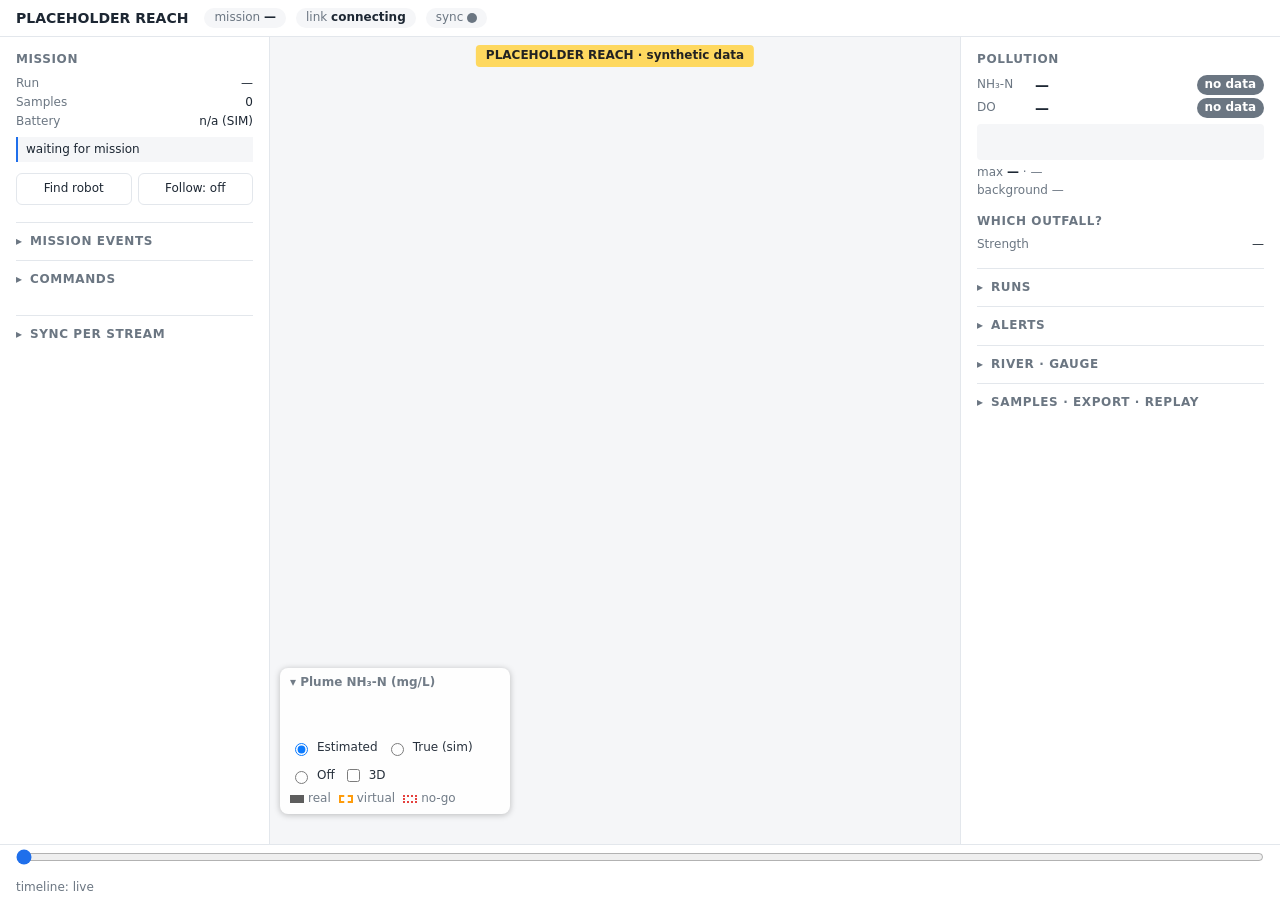
==== commit a7e0e221: "Add one-command lab demo (5 terminals) and A/B/C mission runner; minimal dashboard with per-run arch" ====
--- a/lab_turtlebot/src/plumetrace/web/index.html
+++ b/lab_turtlebot/src/plumetrace/web/index.html
@@ -13,123 +13,164 @@
 <!-- optional, git-ignored: personal secrets such as the Cesium ion token (404 when absent is fine) -->
 <script src="config.local.js" onerror="void 0"></script>
 <style>
+  /* minimal theme: one accent colour + status colours; 12 / 14 px type */
   :root {
-    --bg: #f4f6f8; --panel: #ffffff; --ink: #1d2733; --muted: #5f6b78; --line: #d9dee4;
+    --bg: #f5f6f8; --panel: #ffffff; --ink: #1d2733; --muted: #6b7682; --line: #e3e7ec;
     --accent: #1f6feb; --ok: #1a7f37; --warn: #b76e00; --bad: #c62828; --alert: #b71c1c; --severe: #6a1b9a;
-    --bar-a: #1f6feb; --bar-b: #8250df; --bar-c: #d97706;
+    --bar-a: #1f6feb; --bar-b: #8250df; --bar-c: #d97706;  /* outfall pin colours on the map */
   }
   @media (prefers-color-scheme: dark) {
-    :root { --bg: #0f141a; --panel: #18202a; --ink: #e6edf3; --muted: #9aa7b4; --line: #2b3643;
+    :root { --bg: #0f141a; --panel: #161d26; --ink: #e6edf3; --muted: #8d99a6; --line: #26303c;
             --accent: #58a6ff; --ok: #3fb950; --warn: #d29922; --bad: #f85149; --alert: #da3633; --severe: #a371f7; }
   }
   * { box-sizing: border-box; }
   html, body { margin: 0; height: 100%; background: var(--bg); color: var(--ink);
-               font: 14px/1.4 system-ui, -apple-system, "Segoe UI", Roboto, sans-serif; }
+               font: 14px/1.45 system-ui, -apple-system, "Segoe UI", Roboto, sans-serif; }
   a { color: var(--accent); }
   #app { display: grid; height: 100%;
-         grid-template-rows: auto auto 1fr auto; grid-template-columns: 260px 1fr 300px;
+         grid-template-rows: auto auto 1fr auto; grid-template-columns: 270px 1fr 320px;
          grid-template-areas: "top top top" "alert alert alert" "left map right" "time time time"; }
-  header { grid-area: top; display: flex; gap: 16px; align-items: center; padding: 8px 14px;
+  header { grid-area: top; display: flex; gap: 10px; align-items: center; padding: 8px 16px;
            background: var(--panel); border-bottom: 1px solid var(--line); flex-wrap: wrap; }
-  header h1 { font-size: 16px; margin: 0; }
-  .pill { padding: 2px 9px; border-radius: 999px; border: 1px solid var(--line); font-size: 12px; color: var(--muted); }
-  .pill b { color: var(--ink); }
+  header h1 { font-size: 14px; margin: 0 6px 0 0; font-weight: 700; }
+  .pill { padding: 1px 10px; border-radius: 999px; background: var(--bg); font-size: 12px; color: var(--muted); }
+  .pill b { color: var(--ink); font-weight: 600; }
   .SYNCED { color: var(--ok) !important; } .STALE { color: var(--warn) !important; } .LOST { color: var(--bad) !important; }
+  #syncall { display: inline-block; width: 10px; height: 10px; border-radius: 50%; background: var(--muted); font-size: 0; vertical-align: middle; cursor: help; }
+  #syncall.SYNCED { background: var(--ok); } #syncall.STALE { background: var(--warn); } #syncall.LOST { background: var(--bad); }
+  #state.st-RUNNING { color: var(--accent); } #state.st-DONE { color: var(--ok); } #state.st-ABORTED { color: var(--bad); } #state.st-HOLD { color: var(--warn); }
   #alert { grid-area: alert; display: none; align-items: center; gap: 12px; flex-wrap: wrap;
-           background: var(--alert); color: #fff; padding: 8px 14px; font-weight: 600; }
+           background: var(--alert); color: #fff; padding: 5px 16px; font-weight: 600; font-size: 12px; }
   #alert span { flex: 1; }
-  #alert button { width: auto; margin: 0; background: #fff; color: var(--alert); border: 0; font-weight: 700; text-align: center; }
-  aside { background: var(--panel); padding: 12px; overflow: auto; border-right: 1px solid var(--line); }
-  #right { grid-area: right; border-right: 0; border-left: 1px solid var(--line); }
-  #left { grid-area: left; }
-  aside h2 { font-size: 13px; text-transform: uppercase; letter-spacing: .04em; color: var(--muted); margin: 14px 0 6px; }
+  #alert button { width: auto; margin: 0; padding: 3px 12px; background: #fff; color: var(--alert); border: 0; font-weight: 700; text-align: center; }
+  aside { background: var(--panel); padding: 14px 16px; overflow: auto; }
+  #right { grid-area: right; border-left: 1px solid var(--line); }
+  #left { grid-area: left; border-right: 1px solid var(--line); }
+  aside h2 { font-size: 12px; text-transform: uppercase; letter-spacing: .05em; color: var(--muted); margin: 18px 0 6px; font-weight: 600; }
   aside h2:first-child { margin-top: 0; }
-  dl { display: grid; grid-template-columns: auto 1fr; gap: 3px 10px; margin: 0; }
+  .card { margin-bottom: 14px; }
+  dl { display: grid; grid-template-columns: auto 1fr; gap: 2px 10px; margin: 0; font-size: 12px; }
   dt { color: var(--muted); } dd { margin: 0; text-align: right; font-variant-numeric: tabular-nums; overflow-wrap: anywhere; }
-  button { width: 100%; margin: 3px 0; padding: 7px 8px; border-radius: 6px; border: 1px solid var(--line);
-           background: var(--bg); color: var(--ink); cursor: pointer; font: inherit; text-align: left; }
+  button { width: 100%; margin: 3px 0; padding: 6px 8px; border-radius: 6px; border: 1px solid var(--line);
+           background: transparent; color: var(--ink); cursor: pointer; font: inherit; font-size: 12px; text-align: left; }
   button:hover { border-color: var(--accent); }
   button:disabled { opacity: .5; cursor: default; }
   button.danger { color: var(--bad); }
   button.active { border-color: var(--accent); box-shadow: inset 0 0 0 1px var(--accent); }
-  .btnrow { display: flex; gap: 6px; flex-wrap: wrap; } .btnrow button { flex: 1; text-align: center; min-width: 120px; }
+  .btnrow { display: flex; gap: 6px; flex-wrap: wrap; } .btnrow button { flex: 1; text-align: center; min-width: 90px; }
   #hint { color: var(--muted); font-size: 12px; min-height: 1.4em; }
   .small { font-size: 12px; color: var(--muted); }
+  /* collapsible secondary sections (open state remembered in localStorage) */
+  details.sec { border-top: 1px solid var(--line); padding: 2px 0; }
+  details.sec > summary { cursor: pointer; list-style: none; font-size: 12px; text-transform: uppercase; letter-spacing: .05em;
+                          color: var(--muted); font-weight: 600; padding: 8px 0; user-select: none; }
+  details.sec > summary::-webkit-details-marker { display: none; }
+  details.sec > summary::before { content: '▸'; display: inline-block; width: 14px; transition: transform .15s; }
+  details.sec[open] > summary::before { transform: rotate(90deg); }
+  details.sec > summary:hover { color: var(--ink); }
+  details.sec > :not(summary) { margin-bottom: 8px; }
   #map { grid-area: map; position: relative; min-height: 300px; }
   #cesium { position: absolute; inset: 0; }
-  .bars .row { display: grid; grid-template-columns: 22px 1fr 52px; align-items: center; gap: 6px; margin: 6px 0; }
-  .bars .track { height: 14px; background: var(--bg); border: 1px solid var(--line); border-radius: 4px; overflow: hidden; }
-  .bars .fill { height: 100%; width: 33%; transition: width .3s; }
+  .bars .row { display: grid; grid-template-columns: 18px 1fr 48px; align-items: center; gap: 6px; margin: 5px 0; font-size: 12px; }
+  .bars .row span { text-align: right; font-variant-numeric: tabular-nums; }
+  .bars .track { height: 8px; background: var(--bg); border-radius: 4px; overflow: hidden; }
+  .bars .fill { height: 100%; width: 33%; transition: width .3s; background: var(--accent) !important; opacity: .45; }
+  .bars .row.lead .fill { opacity: 1; } .bars .row.lead b { color: var(--accent); }
   #alerts, #events { list-style: none; padding: 0; margin: 0; max-height: 220px; overflow: auto; font-size: 12px; }
-  #alerts li { border-left: 3px solid var(--alert); padding: 3px 6px; margin: 4px 0; background: var(--bg); }
-  #events li { border-left: 3px solid var(--accent); padding: 3px 6px; margin: 3px 0; background: var(--bg); }
+  #alerts li { border-left: 2px solid var(--alert); padding: 2px 8px; margin: 4px 0; }
+  #events li { border-left: 2px solid var(--line); padding: 2px 8px; margin: 3px 0; }
   #events li.done { border-left-color: var(--ok); font-weight: 600; } #events li.abort { border-left-color: var(--bad); }
   #events .k { font-weight: 600; }
-  /* pollution panel */
-  .pollrow { display: grid; grid-template-columns: 48px 1fr auto; align-items: center; gap: 6px; margin: 4px 0; }
-  .big { font-size: 20px; font-weight: 700; font-variant-numeric: tabular-nums; }
+  /* status / pollution card */
+  .pollrow { display: grid; grid-template-columns: 52px 1fr auto; align-items: center; gap: 6px; margin: 3px 0; }
+  .pollrow > span:first-child { color: var(--muted); font-size: 12px; }
+  .big { font-size: 14px; font-weight: 700; font-variant-numeric: tabular-nums; }
   .chip { display: inline-block; padding: 1px 8px; border-radius: 999px; font-size: 12px; font-weight: 700;
           color: #fff; background: var(--muted); white-space: nowrap; }
   .chip.ok { background: var(--ok); } .chip.elev { background: var(--warn); } .chip.alert { background: var(--bad); }
   .chip.severe { background: var(--severe); box-shadow: 0 0 0 2px var(--bad); }
-  #spark { width: 100%; height: 56px; display: block; border: 1px solid var(--line); border-radius: 4px; background: var(--bg); margin: 6px 0; }
+  #spark { width: 100%; height: 36px; display: block; border-radius: 4px; background: var(--bg); margin: 6px 0 4px; }
+  #p-line { font-size: 12px; color: var(--muted); font-variant-numeric: tabular-nums; }
+  #p-line b { color: var(--ink); font-weight: 600; }
   #river-note { margin-top: 6px; }
-  footer { grid-area: time; background: var(--panel); border-top: 1px solid var(--line); padding: 6px 14px; }
-  #tl { position: relative; height: 34px; }
-  #tl input { width: 100%; margin: 0; }
-  #tlmarks { position: absolute; left: 0; right: 0; top: 22px; height: 10px; }
-  .mk { position: absolute; width: 2px; height: 10px; }
-  .mk.s { background: var(--accent); } .mk.e { background: var(--bad); width: 4px; }
-  #legend { position: absolute; left: 10px; bottom: 30px; background: var(--panel); border: 1px solid var(--line);
-            border-radius: 6px; padding: 6px 9px; font-size: 12px; opacity: .95; max-width: 230px; }
-  #legend > div, #legend label { display: flex; align-items: center; gap: 6px; }
-  #legend label { cursor: pointer; margin: 1px 0; }
-  #legend .lg-title { font-weight: 700; margin-top: 4px; }
-  #ramp { width: 200px; height: 12px; border: 1px solid var(--line); border-radius: 2px; display: block !important; }
+  .c-warn { color: var(--warn) !important; font-weight: 700; } .c-bad { color: var(--bad) !important; font-weight: 700; }
+  #m-prog { margin: 6px 0 8px; padding: 4px 8px; border-left: 2px solid var(--accent); background: var(--bg); color: var(--ink); overflow-wrap: anywhere; }
+  #events li.battery_low { border-left-color: var(--bad); font-weight: 600; } #events li.run { border-left-color: var(--muted); font-style: italic; }
+  table.runs { width: 100%; border-collapse: collapse; font-size: 12px; font-variant-numeric: tabular-nums; }
+  table.runs th { color: var(--muted); font-weight: 600; text-align: left; padding: 2px 3px; white-space: nowrap; }
+  table.runs td:last-child { white-space: nowrap; }
+  table.runs td { border-top: 1px solid var(--line); padding: 3px; vertical-align: top; }
+  table.runs tr.cur td { background: var(--bg); font-weight: 600; }
+  table.runs tr.cur td:first-child { box-shadow: inset 2px 0 0 var(--accent); }
+  table.runs .ok { color: var(--ok); } table.runs .bg { color: var(--warn); } table.runs .ab { color: var(--bad); }
+  footer { grid-area: time; background: var(--panel); border-top: 1px solid var(--line); padding: 4px 16px; }
+  #tl { position: relative; height: 30px; }
+  #tl input { width: 100%; margin: 0; accent-color: var(--accent); }
+  #tlmarks { position: absolute; left: 0; right: 0; top: 20px; height: 8px; }
+  .mk { position: absolute; width: 2px; height: 8px; }
+  .mk.s { background: var(--accent); } .mk.e { background: var(--bad); width: 3px; }
+  /* legend: one small collapsible card on the map */
+  #legend { position: absolute; left: 10px; bottom: 30px; background: var(--panel); border-radius: 8px; padding: 6px 10px;
+            font-size: 12px; opacity: .95; max-width: 230px; box-shadow: 0 1px 6px rgba(0, 0, 0, .25); }
+  #legend > summary { cursor: pointer; list-style: none; font-weight: 600; color: var(--muted); }
+  #legend > summary::-webkit-details-marker { display: none; }
+  #legend > summary::before { content: '▸ '; } #legend[open] > summary::before { content: '▾ '; }
+  #legend label { display: flex; align-items: center; gap: 6px; cursor: pointer; margin: 1px 0; }
+  #legend .lg-layers { display: flex; gap: 8px; flex-wrap: wrap; margin: 4px 0; }
+  #legend .lg-obs { display: flex; gap: 8px; flex-wrap: wrap; color: var(--muted); margin-top: 2px; }
+  #legend .lg-obs span { display: inline-flex; align-items: center; gap: 4px; }
+  #ramp { width: 200px; height: 10px; border-radius: 2px; display: block !important; margin-top: 6px; }
   #ticks { position: relative; width: 200px; height: 26px; display: block !important; }
   #ticks span { position: absolute; top: 0; transform: translateX(-50%); font-size: 10px; text-align: center; white-space: nowrap; }
   #ticks span::before { content: ''; display: block; width: 1px; height: 4px; background: var(--ink); margin: 0 auto 1px; }
   #ticks span.al { color: var(--bad); font-weight: 700; }
-  .sw { width: 18px; height: 10px; display: inline-block; }
-  #placeholder { position: absolute; top: 8px; left: 50%; transform: translateX(-50%); background: #ffd54f; color: #222;
-                 padding: 3px 10px; font-weight: 700; border-radius: 4px; font-size: 12px; letter-spacing: .05em; }
+  .sw { width: 14px; height: 8px; display: inline-block; }
+  #placeholder { position: absolute; top: 8px; left: 50%; transform: translateX(-50%); background: rgba(255, 213, 79, .9); color: #222;
+                 padding: 2px 10px; font-weight: 600; border-radius: 4px; font-size: 12px; }
   /* incident modal */
-  #inc-modal { position: fixed; inset: 0; background: rgba(0, 0, 0, .55); display: none; z-index: 1000;
-               align-items: flex-start; justify-content: center; padding: 3vh 2vw; overflow: auto; }
-  #inc-box { background: var(--panel); color: var(--ink); width: min(980px, 96vw); border-radius: 10px;
-             border: 3px solid var(--alert); box-shadow: 0 10px 40px rgba(0, 0, 0, .5); }
+  #inc-modal { position: fixed; inset: 0; background: rgba(0, 0, 0, .5); display: none; z-index: 1000;
+               align-items: flex-start; justify-content: center; padding: 4vh 2vw; overflow: auto; }
+  #inc-box { background: var(--panel); color: var(--ink); width: min(900px, 96vw); border-radius: 10px; overflow: hidden;
+             box-shadow: 0 10px 40px rgba(0, 0, 0, .45); }
   #inc-head { background: var(--alert); color: #fff; padding: 10px 16px; display: flex; align-items: center; gap: 10px; flex-wrap: wrap; }
-  #inc-head h2 { margin: 0; font-size: 20px; flex: 1; letter-spacing: .02em; }
-  #inc-head button { width: auto; margin: 0; background: rgba(255, 255, 255, .15); color: #fff; border: 1px solid rgba(255, 255, 255, .6); text-align: center; }
-  .confirmed { background: var(--ok); color: #fff; padding: 8px 12px; border-radius: 6px; font-weight: 700; margin: 10px 16px 0; }
-  .inc-grid { display: grid; grid-template-columns: 1fr 1fr; gap: 16px; padding: 10px 16px; }
-  #inc-modal h3 { font-size: 12px; text-transform: uppercase; letter-spacing: .04em; color: var(--muted); margin: 12px 0 6px; }
-  .tier { border: 1px solid var(--line); border-radius: 6px; padding: 6px 8px; margin: 5px 0; font-size: 12px; background: var(--bg); }
-  .tier .tn { font-weight: 700; font-size: 13px; }
-  .tier.done { border-left: 5px solid var(--ok); }
-  .tier.current { box-shadow: inset 0 0 0 2px var(--alert); }
-  .tier.next { border: 1px dashed var(--warn); border-left: 5px solid var(--warn); }
+  #inc-head h2 { margin: 0; font-size: 14px; flex: 1; letter-spacing: .02em; }
+  #inc-head button { width: auto; margin: 0; background: rgba(255, 255, 255, .15); color: #fff; border: 1px solid rgba(255, 255, 255, .5); text-align: center; }
+  .confirmed { background: var(--ok); color: #fff; padding: 6px 12px; border-radius: 6px; font-weight: 600; margin: 12px 16px 0; font-size: 12px; }
+  #inc-sum { padding: 12px 16px 0; grid-template-columns: auto 1fr auto 1fr; }
+  #inc-sum dd { text-align: left; }
+  .tabs { display: flex; gap: 4px; padding: 12px 16px 0; border-bottom: 1px solid var(--line); flex-wrap: wrap; }
+  .tabs button { width: auto; margin: 0; border: 0; border-bottom: 2px solid transparent; border-radius: 0; padding: 6px 10px; color: var(--muted); font-weight: 600; }
+  .tabs button.on { color: var(--ink); border-bottom-color: var(--alert); }
+  .tabs button:hover { border-color: transparent; color: var(--ink); } .tabs button.on:hover { border-bottom-color: var(--alert); }
+  .tabp { padding: 10px 16px 16px; } .tabp[hidden] { display: none; }
+  #inc-modal h3 { font-size: 12px; text-transform: uppercase; letter-spacing: .05em; color: var(--muted); margin: 12px 0 6px; }
+  .tier { border-radius: 6px; padding: 6px 8px; margin: 4px 0; font-size: 12px; background: var(--bg); }
+  .tier .tn { font-weight: 700; }
+  .tier.done { box-shadow: inset 3px 0 0 var(--ok); }
+  .tier.current { box-shadow: inset 3px 0 0 var(--alert); }
+  .tier.next { box-shadow: inset 3px 0 0 var(--warn); }
+  .tier.line { padding: 3px 8px; color: var(--muted); background: transparent; }
   .tier .st { float: right; font-weight: 700; }
   .verify { color: var(--warn); font-weight: 700; }
-  .note { font-size: 12px; color: var(--ink); background: var(--bg); border-left: 3px solid var(--warn); padding: 4px 8px; margin: 6px 0; }
-  .actions label { display: flex; gap: 8px; align-items: flex-start; font-size: 13px; margin: 5px 0; cursor: pointer; }
-  .actions input { margin-top: 3px; }
-  .actions small { color: var(--ok); white-space: nowrap; }
+  .note { font-size: 12px; color: var(--ink); background: var(--bg); border-left: 2px solid var(--warn); padding: 4px 8px; margin: 6px 0; }
+  .actions label { display: flex; gap: 8px; align-items: flex-start; font-size: 14px; margin: 6px 0; cursor: pointer; }
+  .actions input { margin-top: 4px; }
+  .actions small { color: var(--ok); white-space: nowrap; font-size: 12px; }
   .fld { display: block; font-size: 12px; color: var(--muted); margin: 6px 0; }
   .fld input[type=text], textarea { display: block; width: 100%; margin-top: 2px; font: 12px/1.4 ui-monospace, SFMono-Regular, Menlo, monospace;
     background: var(--bg); color: var(--ink); border: 1px solid var(--line); border-radius: 6px; padding: 6px; }
-  .fld input[type=range] { width: 100%; }
+  .fld input[type=range] { width: 100%; accent-color: var(--alert); }
+  .two { display: grid; grid-template-columns: 1fr 1fr; gap: 0 14px; }
   #w-area { margin: 4px 0; padding-left: 18px; }
-  .inc-foot { padding: 0 16px 14px; }
   #inc-log { list-style: none; padding: 0; margin: 0; max-height: 200px; overflow: auto; font: 12px/1.45 ui-monospace, SFMono-Regular, Menlo, monospace;
-             border: 1px solid var(--line); border-radius: 6px; background: var(--bg); }
+             border-radius: 6px; background: var(--bg); }
   #inc-log li { padding: 2px 8px; border-bottom: 1px solid var(--line); }
   #inc-log .lk { display: inline-block; min-width: 82px; color: var(--muted); }
   @media (max-width: 900px) {
     #app { grid-template-columns: 1fr; grid-template-rows: auto auto 55vh auto auto auto;
            grid-template-areas: "top" "alert" "map" "left" "right" "time"; }
-    aside { border: 0; border-top: 1px solid var(--line); }
-    .inc-grid { grid-template-columns: 1fr; }
+    aside { border: 0 !important; border-top: 1px solid var(--line) !important; }
+    #inc-sum, .two { grid-template-columns: auto 1fr; }
     #legend { max-width: 180px; } #ramp, #ticks { width: 160px; }
   }
 </style>
@@ -138,80 +179,95 @@
 <div id="app">
   <header>
     <h1 id="reach">PLACEHOLDER REACH</h1>
-    <span class="pill">mode <b id="mode">—</b></span>
-    <span class="pill">state <b id="state">—</b></span>
-    <span class="pill">sync <b id="syncall">—</b></span>
-    <span class="pill">time factor <b id="tf">—</b>×</span>
+    <span class="pill">mission <b id="state">—</b></span>
     <span class="pill">link <b id="ws">connecting</b></span>
+    <span class="pill" title="overall stream sync; details under Sync per stream">sync <b id="syncall" title="no sync data yet">—</b></span>
   </header>
   <div id="alert"></div>
   <aside id="left">
-    <h2>Mission</h2>
-    <dl>
-      <dt>Mode</dt><dd id="m-mode">—</dd>
-      <dt>State</dt><dd id="m-state">—</dd>
-      <dt>Samples</dt><dd id="m-samples">0</dd>
-      <dt>Scenario</dt><dd id="m-scn">—</dd>
-      <dt>Battery</dt><dd id="m-batt">n/a (SIM)</dd>
-    </dl>
-    <h2>Robot</h2>
-    <button id="b-find">Find robot</button>
-    <button id="b-follow">Follow robot: off</button>
-    <h2>Mission events</h2>
-    <ul id="events"><li class="small">no events yet</li></ul>
-    <h2>Sync per stream</h2>
-    <dl id="streams"></dl>
-    <h2>Commands</h2>
-    <button class="danger" data-cmd="abort">Abort mission</button>
-    <button data-cmd="return_home">Return home</button>
-    <button id="b-nogo">Draw no-go zone</button>
-    <button id="b-rr">Place obstacle · REROUTE</button>
-    <button id="b-stop">Place obstacle · STOP</button>
-    <button id="b-del">Remove selected zone/obstacle</button>
+    <div class="card">
+      <h2>Mission</h2>
+      <dl>
+        <dt>Run</dt><dd id="m-run">—</dd>
+        <dt>Samples</dt><dd id="m-samples">0</dd>
+        <dt>Battery</dt><dd id="m-batt">n/a (SIM)</dd>
+      </dl>
+      <div id="m-prog" class="small" title="current activity from mission events">waiting for mission</div>
+      <div class="btnrow">
+        <button id="b-find">Find robot</button>
+        <button id="b-follow">Follow: off</button>
+      </div>
+    </div>
+    <details class="sec" data-k="events"><summary>Mission events</summary>
+      <ul id="events"><li class="small">no events yet</li></ul>
+    </details>
+    <details class="sec" data-k="commands"><summary>Commands</summary>
+      <button class="danger" data-cmd="abort">Abort mission</button>
+      <button data-cmd="return_home">Return home</button>
+      <button id="b-nogo">Draw no-go zone</button>
+      <button id="b-rr">Place obstacle · REROUTE</button>
+      <button id="b-stop">Place obstacle · STOP</button>
+      <button id="b-del">Remove selected zone/obstacle</button>
+    </details>
     <div id="hint"></div>
+    <details class="sec" data-k="sync"><summary>Sync per stream</summary>
+      <dl><dt>Mode</dt><dd id="mode">—</dd><dt>Time factor</dt><dd><span id="tf">—</span>×</dd></dl>
+      <dl id="streams" style="margin-top:6px"></dl>
+    </details>
   </aside>
   <div id="map">
     <div id="cesium"></div>
     <div id="placeholder">PLACEHOLDER REACH · synthetic data</div>
-    <div id="legend">
-      <div class="lg-title">Plume layer</div>
-      <label><input type="radio" name="plume-layer" value="est" checked> Estimated plume</label>
-      <label><input type="radio" name="plume-layer" value="true"> True plume (simulation)</label>
-      <label><input type="radio" name="plume-layer" value="off"> Off</label>
-      <label><input type="checkbox" id="cols"> 3D columns</label>
-      <div class="lg-title">NH₃-N (mg/L)</div>
+    <details id="legend" data-k="legend" open>
+      <summary>Plume NH₃-N (mg/L)</summary>
       <div id="ramp"></div>
       <div id="ticks"></div>
-      <div id="plume-info" class="small">no plume data yet</div>
-      <div><span class="sw" style="background:#555"></span>real obstacle</div>
-      <div><span class="sw" style="border:2px dashed #ff9800"></span>virtual obstacle</div>
-      <div><span class="sw" style="border:2px dotted #e53935"></span>no-go zone</div>
-    </div>
+      <div class="lg-layers">
+        <label><input type="radio" name="plume-layer" value="est" checked> Estimated</label>
+        <label><input type="radio" name="plume-layer" value="true"> True (sim)</label>
+        <label><input type="radio" name="plume-layer" value="off"> Off</label>
+        <label><input type="checkbox" id="cols"> 3D</label>
+      </div>
+      <div id="plume-info" class="small" hidden>no plume data yet</div>
+      <div class="lg-obs">
+        <span><span class="sw" style="background:#555"></span>real</span>
+        <span><span class="sw" style="border:2px dashed #ff9800"></span>virtual</span>
+        <span><span class="sw" style="border:2px dotted #e53935"></span>no-go</span>
+      </div>
+    </details>
   </div>
   <aside id="right">
-    <h2>Pollution (live)</h2>
-    <div class="pollrow"><span>NH₃-N</span><span class="big" id="p-nh3">—</span><span class="chip" id="p-nh3-chip">no data</span></div>
-    <div class="pollrow"><span>DO</span><span class="big" id="p-do">—</span><span class="chip" id="p-do-chip">no data</span></div>
-    <canvas id="spark" title="NH₃-N, last 60 samples; dashed line = alert threshold"></canvas>
-    <dl>
-      <dt>Background</dt><dd id="p-bg">—</dd>
-      <dt>Max seen</dt><dd id="p-max">—</dd>
-      <dt>Where</dt><dd id="p-where">—</dd>
-    </dl>
-    <button id="b-inc" hidden>Open incident</button>
-    <h2>River · gauge</h2>
-    <dl id="river"></dl>
-    <div id="river-note" class="small"></div>
-    <h2>Which outfall?</h2>
-    <div class="bars" id="bars"></div>
-    <dl><dt>Strength</dt><dd id="q">—</dd></dl>
-    <h2>Alerts</h2>
-    <ul id="alerts"></ul>
-    <h2>Samples</h2>
-    <dl><dt>Received</dt><dd id="n-samples">0</dd><dt>Last NH₃-N</dt><dd id="last">—</dd></dl>
-    <button id="b-export">Export samples (CSV)</button>
-    <h2>Replay</h2>
-    <input type="file" id="czml" accept=".czml,.json">
+    <div class="card">
+      <h2>Pollution</h2>
+      <div class="pollrow"><span>NH₃-N</span><span class="big" id="p-nh3">—</span><span class="chip" id="p-nh3-chip">no data</span></div>
+      <div class="pollrow"><span>DO</span><span class="big" id="p-do">—</span><span class="chip" id="p-do-chip">no data</span></div>
+      <canvas id="spark" title="NH₃-N, last 60 samples; dashed line = alert threshold"></canvas>
+      <div id="p-line">max <b id="p-max">—</b> · <span id="p-where">—</span><br>background <span id="p-bg">—</span></div>
+      <button id="b-inc" hidden>Open incident</button>
+    </div>
+    <div class="card">
+      <h2>Which outfall?</h2>
+      <div class="bars" id="bars"></div>
+      <dl><dt>Strength</dt><dd id="q">—</dd></dl>
+    </div>
+    <details class="sec" data-k="runs"><summary>Runs</summary>
+      <table class="runs" id="runs"><thead><tr><th title="Run number on this page">Run #</th><th title="Scenario">Scn</th><th title="Samples received">Samples</th><th title="Max NH₃-N (mg/L)">Max</th><th title="Outfall and probability from the done event">Result</th><th>Status</th></tr></thead>
+        <tbody id="runs-body"><tr><td colspan="6" class="small">no run yet</td></tr></tbody></table>
+      <button id="b-runs">Export all runs (JSON)</button>
+    </details>
+    <details class="sec" data-k="alerts"><summary>Alerts</summary>
+      <ul id="alerts"></ul>
+    </details>
+    <details class="sec" data-k="river"><summary>River · gauge</summary>
+      <dl id="river"></dl>
+      <div id="river-note" class="small"></div>
+    </details>
+    <details class="sec" data-k="samples"><summary>Samples · export · replay</summary>
+      <dl><dt>Received</dt><dd id="n-samples">0</dd><dt>Last NH₃-N</dt><dd id="last">—</dd></dl>
+      <button id="b-export">Export samples (CSV)</button>
+      <div class="small" style="margin-top:8px">Replay (CZML)</div>
+      <input type="file" id="czml" accept=".czml,.json">
+    </details>
   </aside>
   <footer>
     <div id="tl"><input type="range" id="scrub" min="0" max="0" value="0"><div id="tlmarks"></div></div>
@@ -227,35 +283,42 @@
       <button id="inc-min" title="Minimise to the red incident bar (Esc)">Minimise</button>
     </div>
     <div id="inc-confirmed" class="confirmed" hidden></div>
-    <div class="inc-grid">
-      <div>
-        <h3>Incident</h3>
-        <dl id="inc-sum"></dl>
-        <h3>Recommended actions</h3>
-        <div class="actions" id="inc-actions"></div>
-        <h3>Report details (Meldebogen)</h3>
+    <dl id="inc-sum"></dl>
+    <div class="tabs" role="tablist">
+      <button data-tab="actions" class="on" role="tab">1 · Actions</button>
+      <button data-tab="ladder" role="tab">2 · Escalation</button>
+      <button data-tab="warning" role="tab">3 · Public warning</button>
+      <button data-tab="report" role="tab">4 · Report &amp; log</button>
+    </div>
+    <div class="tabp" data-panel="actions">
+      <div class="actions" id="inc-actions"></div>
+    </div>
+    <div class="tabp" data-panel="ladder" hidden>
+      <div class="note"><b>Simulated — no message is sent.</b> Contact each authority by phone yourself; the button only records that you did.</div>
+      <div id="inc-tiers"></div>
+      <button id="inc-esc" class="danger">Escalate to next level</button>
+    </div>
+    <div class="tabp" data-panel="warning" hidden>
+      <button id="inc-warn">Request public warning</button>
+      <div id="inc-warnbox" hidden>
+        <div class="small">Addressed to: <span id="w-issuer"></span></div>
+        <label class="fld">Warning radius: <b id="w-rlab">500 m</b><input type="range" id="w-r" min="100" max="2000" step="50" value="500"></label>
+        <div class="small"><b>Affected area</b><ul id="w-area"></ul></div>
+        <textarea id="w-text" rows="14" spellcheck="false"></textarea>
+        <button id="w-copy">Copy draft to clipboard</button>
+        <div class="note" id="w-disc"></div>
+      </div>
+    </div>
+    <div class="tabp" data-panel="report" hidden>
+      <h3 style="margin-top:0">Report details (Meldebogen)</h3>
+      <div class="small">Demo pre-fill from live data; edit any field to override it (an edited field is no longer auto-updated).</div>
+      <div class="two">
         <label class="fld">Observation (colour, odour, foam, dead fish)<input type="text" id="inc-obs"></label>
         <label class="fld">Estimated quantity<input type="text" id="inc-qty" placeholder="unknown"></label>
         <label class="fld">Reporter<input type="text" id="inc-rep"></label>
+        <label class="fld">Water body<input type="text" id="inc-wb"></label>
+        <label class="fld">Suspected source<input type="text" id="inc-src"></label>
       </div>
-      <div>
-        <h3>Escalation ladder</h3>
-        <div class="note"><b>Simulated — no message is sent.</b> Contact each authority by phone yourself; the button only records that you did.</div>
-        <div id="inc-tiers"></div>
-        <button id="inc-esc" class="danger">Escalate to next level</button>
-        <h3>Public warning</h3>
-        <button id="inc-warn">Request public warning</button>
-        <div id="inc-warnbox" hidden>
-          <div class="small">Addressed to: <span id="w-issuer"></span></div>
-          <label class="fld">Warning radius: <b id="w-rlab">500 m</b><input type="range" id="w-r" min="100" max="2000" step="50" value="500"></label>
-          <div class="small"><b>Affected area</b><ul id="w-area"></ul></div>
-          <textarea id="w-text" rows="14" spellcheck="false"></textarea>
-          <button id="w-copy">Copy draft to clipboard</button>
-          <div class="note" id="w-disc"></div>
-        </div>
-      </div>
-    </div>
-    <div class="inc-foot">
       <h3>Incident log</h3>
       <ul id="inc-log"></ul>
       <div class="btnrow" style="margin-top:6px">
@@ -433,7 +496,8 @@
     material: new Cesium.ColorMaterialProperty(new Cesium.CallbackProperty(() => Cesium.Color.YELLOW.withAlpha(ringA), false)) } });
 const track = [];
 ents.add({ polyline: { positions: new Cesium.CallbackProperty(() => track, false), width: 2, material: Cesium.Color.WHITE.withAlpha(0.7) } });
-const samples = [];
+const samples = [];      // samples of the current run only (cleared when a new run starts)
+const sampleEnts = [];   // map entities of those samples, same order
 const obsEnts = new Map();
 let posterior = null;
 
@@ -505,7 +569,7 @@
 let follow = false;
 function setFollow(on) {
   follow = on;
-  const b = $('b-follow'); b.classList.toggle('active', on); b.textContent = on ? 'Follow robot: ON' : 'Follow robot: off';
+  const b = $('b-follow'); b.classList.toggle('active', on); b.textContent = on ? 'Follow: ON' : 'Follow: off';
   viewer.trackedEntity = on && robot.show ? robot : undefined;
 }
 $('b-follow').onclick = () => setFollow(!follow);
@@ -625,7 +689,7 @@
   if (label == null) return;
   const p = probFor(d, label);
   if (!isLocalised(d)) { logInc('mission', `Mission ended (${d.final ?? '?'}) without localising; best guess outfall ${label}${isNum(p) ? ` (p ${(p * 100).toFixed(1)} %)` : ''}`, d); return; }
-  for (const id of Object.keys(STATE.outfalls)) { const e = ents.getById('outfall-' + id); if (e && e.point) e.point.pixelSize = 11; }
+  resetSourceMarks();
   STATE.confirmed = { label: String(label), p, t: m.t, final: d.final, time: nowIso() };
   const o = STATE.outfalls[label];
   if (o) {
@@ -644,6 +708,14 @@
   if (INC) { INC.confirmed = STATE.confirmed; INC.likely = String(label); if (isNum(p)) INC.prob = p; renderIncident(); }
 }
 
+function resetSourceMarks() {  // outfall pins back to normal, "SOURCE CONFIRMED" pulse removed
+  for (const id of Object.keys(STATE.outfalls)) {
+    const e = ents.getById('outfall-' + id);
+    if (e && e.point) { e.point.pixelSize = 11; e.point.disableDepthTestDistance = undefined; }
+  }
+  if (confirmPulse.ent) { ents.remove(confirmPulse.ent); confirmPulse.ent = null; }
+}
+
 // ---------- incident workflow ----------
 let INC = null;
 const LOG = [];
@@ -666,7 +738,8 @@
           via: src.via, lat: src.lat, lon: src.lon, max_c: +src.c, max_at: { lat: src.lat, lon: src.lon, seq: src.seq, t: src.t },
           min_do: isNum(src.do) ? +src.do : null, likely: src.likely ?? pl.label, prob: isNum(src.prob) ? +src.prob : pl.p,
           severity: +src.c >= TH.nh3_n_severe || (isNum(src.do) && +src.do < TH.do_critical) ? 'SEVERE' : 'ALERT',
-          notified: [], actions: {}, warning: null, confirmed: STATE.confirmed, observation: '', quantity: '', reporter: '', last_message: src.message || '' };
+          notified: [], actions: {}, warning: null, confirmed: STATE.confirmed, observation: '', quantity: '', reporter: '',
+          water_body: '', suspected: '', auto: {}, run: RUN ? RUN.n : null, scenario: RUN ? RUN.scenario : null, last_message: src.message || '' };
   logInc('incident', `Incident ${INC.id} opened (${src.via}): NH₃-N ${num(src.c, 3)} mg/L at ${locationText(src.lat, src.lon)}; severity ${INC.severity}`);
   $('inc-actions').innerHTML = ACTIONS.length ? ACTIONS.map((a, i) =>
     `<label><input type="checkbox" data-act="${i}"><span>${esc(a)} <small id="act-t-${i}"></small></span></label>`).join('')
@@ -679,7 +752,7 @@
   });
   $('w-issuer').textContent = PW.issuers; $('w-disc').textContent = PW.disclaimer;
   $('w-r').value = PW.default_radius_m; $('b-inc').hidden = false;
-  renderIncident(); showModal(true);
+  showTab('actions'); renderIncident(); showModal(true);  // opens by itself only here, once per incident
 }
 function upgradeSeverity(reason) {
   if (!INC || INC.severity === 'SEVERE') return;
@@ -702,11 +775,12 @@
 $('b-inc').onclick = () => showModal(true);
 document.addEventListener('keydown', (e) => { if (e.key === 'Escape' && $('inc-modal').style.display === 'flex') showModal(false); });
 function updateBar() {
-  if (!INC) return;
+  if (!INC) { $('alert').style.display = 'none'; return; }
   const a = $('alert'); a.style.display = 'flex';
-  a.innerHTML = `<span>INCIDENT ${esc(INC.id)} · ${esc(INC.severity)} · NH₃-N max ${num(INC.max_c, 2)} mg/L · likely outfall ${esc(INC.likely ?? '?')}` +
-    ` · ${INC.notified.length}/${LADDER.length} tiers notified${INC.confirmed ? ` · SOURCE CONFIRMED: outfall ${esc(INC.confirmed.label)}` : ''}` +
-    `${INC.last_message ? ' · ' + esc(INC.last_message) : ''}</span><button id="bar-open">Open incident</button>`;
+  a.title = `Incident ${INC.id} · ${INC.notified.length}/${LADDER.length} tiers notified${INC.last_message ? ' · ' + INC.last_message : ''}`;
+  a.innerHTML = `<span>${esc(INC.severity)} · NH₃-N ${num(INC.max_c, 2)} mg/L · ` +
+    (INC.confirmed ? `source confirmed: outfall ${esc(INC.confirmed.label)}` : `likely outfall ${esc(INC.likely ?? '?')}${isNum(INC.prob) ? ' ' + (INC.prob * 100).toFixed(0) + ' %' : ''}`) +
+    `</span><button id="bar-open">Open</button>`;
   $('bar-open').onclick = () => showModal(true);
 }
 function renderIncident() {
@@ -726,13 +800,15 @@
   const cf = $('inc-confirmed');
   cf.hidden = !INC.confirmed;
   if (INC.confirmed) cf.textContent = `Source confirmed: outfall ${INC.confirmed.label}` + (isNum(INC.confirmed.p) ? ` (probability ${(INC.confirmed.p * 100).toFixed(1)} %)` : '') + ' — marked on the map.';
-  renderTiers(); renderWarning(false); updateBar();
+  refreshReport(); renderTiers(); renderWarning(false); updateBar();
 }
 function renderTiers() {
   const done = INC ? INC.notified.length : 0;
   $('inc-tiers').innerHTML = LADDER.length ? LADDER.map((t, i) => {
     const n = INC && INC.notified[i];
     const cls = ['tier', n ? 'done' : '', i === done - 1 ? 'current' : '', i === done ? 'next' : ''].join(' ');
+    if (i !== done - 1 && i !== done)  // only the current and the next tier are expanded
+      return `<div class="${cls} line"><span class="st">${n ? 'notified ' + esc(clock(n.time)) : 'pending'}</span>Tier ${esc(t.tier)} · ${esc(t.name)}</div>`;
     return `<div class="${cls}"><span class="st">${n ? 'notified ' + esc(clock(n.time)) : i === done ? 'next' : 'pending'}</span>` +
       `<div class="tn">Tier ${esc(t.tier)} · ${esc(t.name)}</div>` +
       `<div>Phone: <b>${esc(t.phone)}</b>${t.verified === false ? ' <span class="verify">verify number</span>' : ''}</div>` +
@@ -835,8 +911,41 @@
   setTimeout(() => { $('w-copy').textContent = 'Copy draft to clipboard'; }, 2500);
   logInc('warning', 'Warning draft copied to clipboard (not sent by this tool)');
 };
-for (const [id, key, label] of [['inc-obs', 'observation', 'Observation'], ['inc-qty', 'quantity', 'Estimated quantity'], ['inc-rep', 'reporter', 'Reporter']]) {
-  $(id).onchange = (e) => { if (!INC) return; INC[key] = e.target.value; logInc('report', `${label}: ${e.target.value}`); renderWarning(false); };
+const REPORT_INPUTS = [['inc-obs', 'observation', 'Observation'], ['inc-qty', 'quantity', 'Estimated quantity'], ['inc-rep', 'reporter', 'Reporter'],
+                       ['inc-wb', 'water_body', 'Water body'], ['inc-src', 'suspected', 'Suspected source']];
+for (const [id, key, label] of REPORT_INPUTS) {
+  $(id).onchange = (e) => {
+    if (!INC) return;
+    INC[key] = e.target.value; (INC.auto = INC.auto || {})[key] = false;  // edited by the operator: stop auto-filling it
+    logInc('report', `${label}: ${e.target.value}`); renderWarning(false);
+  };
+}
+function suspectedText() {
+  if (INC.likely == null) return 'unknown';
+  const d = RUN && RUN.done, best = d && !isLocalised(d);
+  return `outfall ${INC.likely}${isNum(INC.prob) ? ` (${(INC.prob * 100).toFixed(0)} %)` : ''}` +
+    (INC.confirmed ? ', confirmed by mission' : best ? `, best guess at mission end (${d.final ?? 'not final'})` : ', model posterior');
+}
+// demo pre-fill of the Meldebogen fields from live data (robot survey, no human observer)
+function autoReport(key) {
+  switch (key) {
+    case 'reporter': return 'PlumeTrace TurtleBot3 (autonomous survey, demo)';
+    case 'water_body': return 'Pegnitz, Nürnberg (Lederersteg reach, 1:100 lab model)';
+    case 'observation': return `NH₃-N ${num(INC.max_c, 3)} mg/L vs background ${STATE.bg.toFixed(3)} mg/L; ` +
+      `DO ${INC.min_do == null ? 'not measured' : num(INC.min_do, 2) + ' mg/L'}; no visual observation (robot)`;
+    case 'suspected': return suspectedText();
+    case 'quantity': return posterior && isNum(posterior.map_strength) ? `unknown (estimated strength ${(+posterior.map_strength).toFixed(2)}× default)` : 'unknown';
+    default: return '';
+  }
+}
+function refreshReport() {
+  if (!INC) return;
+  INC.auto = INC.auto || {};
+  for (const [id, key] of REPORT_INPUTS) {
+    if (INC.auto[key] !== false && (INC.auto[key] === true || !INC[key])) { INC[key] = autoReport(key); INC.auto[key] = true; }
+    const el = $(id);
+    if (document.activeElement !== el && el.value !== (INC[key] || '')) el.value = INC[key] || '';
+  }
 }
 
 // reports
@@ -844,11 +953,11 @@
   const f = String(field).toLowerCase(), G = (PR.river || {}).gauge;
   if (f.startsWith('time')) return `${INC.start} (${new Date(INC.start).toLocaleString()})`;
   if (f.startsWith('location')) return locationText(INC.lat, INC.lon);
-  if (f.startsWith('water body')) return `Pegnitz, Nürnberg${G ? ` (gauge ${G.id} ${G.name}, river km ${G.river_km})` : ''}`;
+  if (f.startsWith('water body')) return INC.water_body || `Pegnitz, Nürnberg${G ? ` (gauge ${G.id} ${G.name}, river km ${G.river_km})` : ''}`;
   if (f.startsWith('observation')) return INC.observation || 'not recorded';
   if (f.startsWith('nh3')) return `max ${num(INC.max_c, 3)} mg/L (sample #${INC.max_at.seq ?? '?'} at ${fmtLL(INC.max_at.lat, INC.max_at.lon)}); severity ${INC.severity}`;
   if (f.startsWith('do')) return INC.min_do == null ? 'not measured' : `min ${num(INC.min_do, 2)} mg/L`;
-  if (f.startsWith('suspected source')) return INC.likely == null ? 'unknown' : `outfall ${INC.likely}${isNum(INC.prob) ? ` (${(INC.prob * 100).toFixed(0)} %)` : ''}${INC.confirmed ? ', confirmed by mission' : ', model posterior'}`;
+  if (f.startsWith('suspected source')) return INC.suspected || suspectedText();
   if (f.startsWith('estimated quantity')) return INC.quantity || 'unknown';
   if (f.startsWith('reporter')) return INC.reporter || 'not recorded';
   if (f.startsWith('notified')) return INC.notified.length ? INC.notified.map((n) => `tier ${n.tier} ${n.name} (${n.phone}) at ${n.time}`).join('; ') : 'none recorded';
@@ -884,6 +993,149 @@
   logInc('export', 'Meldebogen report exported (text)');
 };
 
+// ---------- incident tabs, collapsible sections ----------
+function showTab(name) {
+  document.querySelectorAll('#inc-box .tabs button').forEach((b) => b.classList.toggle('on', b.dataset.tab === name));
+  document.querySelectorAll('#inc-box .tabp').forEach((p) => { p.hidden = p.dataset.panel !== name; });
+}
+document.querySelectorAll('#inc-box .tabs button').forEach((b) => b.onclick = () => showTab(b.dataset.tab));
+document.querySelectorAll('details[data-k]').forEach((d) => {
+  const key = 'plumetrace.open.' + d.dataset.k;
+  try { const v = localStorage.getItem(key); if (v !== null) d.open = v === '1'; } catch (e) { /* storage blocked: keep the default */ }
+  d.addEventListener('toggle', () => { try { localStorage.setItem(key, d.open ? '1' : '0'); } catch (e) { /* ignore */ } });
+});
+
+// ---------- runs: lab_mission A, B, C back to back on one page (tools/run_abc.py) ----------
+// A new run starts when mission.scenario changes from the previous non-empty value, or when a sample arrives
+// with seq <= the last seq of the current run after the run had ended (mission DONE / ABORTED / IDLE, done
+// event, or a fresh hello = gateway restart). The finished run is archived, the per-run view is cleared.
+const RUNS = [];   // archived run snapshots, oldest first
+let RUN = null;    // current run
+const RUN_END_STATES = ['DONE', 'ABORTED', 'IDLE'];
+const BATT = { warned: false, last: null, warn_v: 11.3, bad_v: 11.0, rearm_v: 11.5 };  // Burger 3S LiPo
+function ensureRun() {
+  if (!RUN) RUN = { n: RUNS.length + 1, scenario: null, start: nowIso(), t0: null, t1: null, end: null, lastSeq: 0, ended: false,
+                    done: null, doneText: '', final_state: null, return_home: null, activity: 'waiting for mission', events: [], hellos: 0 };
+  return RUN;
+}
+function runStatus(r) {
+  if (r.done) return isLocalised(r.done) ? 'localised ✓' : r.done.final === 'ABORTED' ? 'aborted' : 'best guess';
+  if (r.final_state === 'ABORTED') return 'aborted';
+  return r === RUN ? 'running' : 'ended (no done)';
+}
+const elapsedS = (r) => r && r.t0 ? ((r.t1 || Date.now()) - r.t0) / 1000 : null;
+const fmtMS = (s) => s == null ? '—' : `${Math.floor(s / 60)}:${String(Math.floor(s % 60)).padStart(2, '0')}`;
+function doneText(d) {
+  const p = probFor(d, d.map_label);
+  return `done: outfall ${d.map_label ?? '?'}${isNum(p) ? ` ${(p * 100).toFixed(0)} %` : ''}${isLocalised(d) ? '' : ` (best guess, ${d.final ?? 'not final'})`}`;
+}
+// snapshot of the current run; withDetail adds the incident record, logs, events and samples (archive / export)
+function runSnapshot(withDetail) {
+  const r = ensureRun();
+  let minDo = null;
+  for (const s of samples) if (isNum(s.do_mg_l) && (minDo == null || +s.do_mg_l < minDo.mg_l)) minDo = { mg_l: +s.do_mg_l, seq: s.seq, lat: s.lat, lon: s.lon };
+  const d = r.done, p = d ? probFor(d, d.map_label) : null;
+  const snap = {
+    run: r.n, scenario: r.scenario, page_run_start: r.start, mission_start: r.t0 ? new Date(r.t0).toISOString() : null,
+    end: r.end, elapsed_s: elapsedS(r) == null ? null : Math.round(elapsedS(r)), samples: samples.length,
+    max_nh3_n: STATE.max ? { mg_l: STATE.max.c, seq: STATE.max.seq, lat: STATE.max.lat, lon: STATE.max.lon, where: locationText(STATE.max.lat, STATE.max.lon) } : null,
+    min_do: minDo,
+    result: d ? { map_label: d.map_label ?? null, probability: p, final: d.final ?? null, localised: isLocalised(d), probabilities: d.probabilities ?? null } : null,
+    final_state: r.final_state, return_home: r.return_home, status: runStatus(r), gateway_hellos: r.hellos,
+    incident: INC ? { id: INC.id, severity: INC.severity, notified: INC.notified.map((n) => `tier ${n.tier} ${n.name} at ${n.time}`),
+                      likely: INC.likely, probability: INC.prob, confirmed: !!INC.confirmed, closed: INC.closed || null } : null,
+  };
+  if (withDetail) {
+    snap.incident_record = INC ? JSON.parse(JSON.stringify(INC)) : null;
+    snap.incident_report = INC ? Object.fromEntries(reportRows()) : null;
+    snap.incident_log = LOG.slice();
+    snap.events = r.events.slice();
+    snap.samples_data = samples.slice();
+  }
+  return snap;
+}
+function resetRunView() {
+  for (const e of sampleEnts) ents.remove(e);
+  sampleEnts.length = 0; samples.length = 0; track.length = 0;
+  STATE.max = null; STATE.lastSample = null; STATE.confirmed = null;
+  resetSourceMarks();
+  posterior = null; $('bars').innerHTML = ''; $('q').textContent = '—';
+  PLUME.est = null; PLUME.tru = null; renderPlume();
+  // incident: already archived with the run; the next alert opens a fresh one
+  INC = null; LOG.length = 0; renderLog();
+  if (warnEnt) { ents.remove(warnEnt); warnEnt = null; }
+  $('inc-warnbox').hidden = true; $('w-text').value = '';
+  for (const [id] of REPORT_INPUTS) $(id).value = '';
+  showModal(false); $('b-inc').hidden = true; $('alerts').innerHTML = '';
+  for (const id of ['p-nh3', 'p-do', 'p-max', 'p-where', 'last']) $(id).textContent = '—';
+  setChip($('p-nh3-chip'), nh3Class(null)); setChip($('p-do-chip'), doClass(null));
+  $('n-samples').textContent = 0;
+  live = true; $('scrub').max = 0; $('scrub').value = 0; $('tlinfo').textContent = 'timeline: live';
+  EVENTS.length = 0;
+  renderPollution(); drawTimeline();
+}
+function newRun(reason, scenario) {
+  const old = ensureRun();
+  if (!samples.length && !old.done && !INC) {  // nothing happened in this run yet: relabel instead of archiving an empty row
+    if (scenario) old.scenario = scenario;
+    renderRuns(); return;
+  }
+  old.end = nowIso(); if (old.t0 && !old.t1) old.t1 = Date.now();
+  if (INC) { INC.closed = old.end; logInc('incident', `Incident ${INC.id} closed: run ${old.n} ended (${reason})`); }
+  RUNS.push(runSnapshot(true));
+  resetRunView();
+  RUN = null; ensureRun(); RUN.scenario = scenario || null;
+  const m = { type: 'event', kind: 'run', t: null, data: { run: RUN.n, reason, archived: `run ${old.n}` } };
+  EVENTS.unshift(m); RUN.events.push(m); renderEvents();
+  logInc('run', `Run ${RUN.n} started (${reason}); run ${old.n} archived`);
+  renderRuns(); renderProgress();
+}
+function activityFor(m) {
+  const d = m.data || {};
+  switch (m.kind) {
+    case 'goal_sent': return `driving to stop (${num(d.x, 2)}, ${num(d.y, 2)})`;
+    case 'goal_result': return +d.status === 4 ? 'at stop' : `stop not reached (status ${d.status ?? '?'})`;
+    case 'dwell': return 'sampling (dwell)';
+    case 'sample': return `sample #${d.seq ?? '?'}${isNum(d.nh3) ? ` · ${num(d.nh3, 3)} mg/L` : ''}`;
+    case 'sample_timeout': return 'sample timeout, next stop';
+    case 'hold': return 'on HOLD';
+    case 'resume': return 'resumed';
+    case 'return_home_start': return 'returning home';
+    case 'return_home': return +d.status === 4 ? 'home ✓' : `return home failed (status ${d.status ?? '?'})`;
+    case 'command': return `command: ${d.command ?? '?'}`;
+    default: return null;
+  }
+}
+function renderProgress() {
+  const r = RUN;
+  $('m-run').textContent = r ? `#${r.n}${r.scenario ? ' · ' + r.scenario : ''} · ${fmtMS(elapsedS(r))}` : '—';
+  if (!r) return;
+  $('m-prog').textContent = r.doneText ? r.doneText + (r.activity ? ' · ' + r.activity : '') : r.activity || '—';
+}
+setInterval(renderProgress, 1000);
+function runRowHtml(s, cur) {
+  const st = s.status, cls = st.startsWith('localised') ? 'ok' : st === 'best guess' ? 'bg' : st === 'aborted' ? 'ab' : '';
+  const res = s.result ? `${esc(s.result.map_label ?? '?')}${isNum(s.result.probability) ? ' ' + (s.result.probability * 100).toFixed(0) + ' %' : ''}` : '—';
+  const mx = s.max_nh3_n ? `<span title="${esc(s.max_nh3_n.where)}">${s.max_nh3_n.mg_l.toFixed(2)}</span>` : '—';
+  return `<tr class="${cur ? 'cur' : ''}"><td>${s.run}</td><td>${esc(s.scenario || '—')}</td><td>${s.samples}</td><td>${mx}</td><td>${res}</td><td class="${cls}">${esc(st)}</td></tr>`;
+}
+function renderRuns() {
+  const rows = RUNS.map((s) => runRowHtml(s, false));
+  if (RUN) rows.push(runRowHtml(runSnapshot(false), true));
+  $('runs-body').innerHTML = rows.length ? rows.join('') : '<tr><td colspan="6" class="small">no run yet</td></tr>';
+}
+$('b-runs').onclick = () => {
+  const runs = RUNS.slice(); if (RUN) runs.push(Object.assign(runSnapshot(true), { current: true }));
+  download(`plumetrace_runs_${nowIso().replace(/[-:]/g, '').slice(0, 15)}.json`, JSON.stringify({ generated: nowIso(), runs,
+    battery_last: BATT.last, thresholds: TH, disclaimer: PW.disclaimer,
+    note: 'Lab demo (1:100 model). Incidents are simulated records; no message was sent by this tool.' }, null, 2), 'application/json');
+};
+function pushEvent(m) {
+  EVENTS.unshift(m); if (EVENTS.length > 10) EVENTS.length = 10;
+  const r = ensureRun(); r.events.push(m); if (r.events.length > 2000) r.events.shift();
+  renderEvents();
+}
+
 const handlers = {
   hello(m) {
     $('reach').textContent = m.reach; $('tf').textContent = m.time_factor;
@@ -893,6 +1145,10 @@
       STATE.bg = isNum(m.scenario.background_nh3_n_mg_l) ? +m.scenario.background_nh3_n_mg_l : 0.05;
       STATE.q = isNum(m.scenario.q_m3s) ? +m.scenario.q_m3s : null;
     }
+    // a hello again = gateway restarted (or relay reconnected): nothing is re-created here; it only marks the
+    // current run as ended so that a sample with a restarted seq opens a new run
+    if (RUN && (samples.length || RUN.done)) RUN.ended = true;
+    if (RUN) RUN.hellos++;
     renderRiver(); renderPollution(); renderPlume();
   },
   pose(m) {
@@ -906,34 +1162,42 @@
   plume_points(m) { PLUME.est = m; if (PLUME.layer === 'est') renderPlume(); },
   plume_true(m) { PLUME.tru = m; if (PLUME.layer === 'true') renderPlume(); },
   sample(m) {
-    if (samples.some((s) => s.seq === m.seq)) return;
+    // de-dup per run: the same sample again (relay replay to a late joiner) is dropped; a restarted seq after the
+    // run ended (gateway restart between A, B, C) starts a new run
+    const r = ensureRun(), dup = samples.find((s) => s.seq === m.seq);
+    if (dup && dup.t === m.t) return;
+    if (samples.length && +m.seq <= r.lastSeq && r.ended) newRun(`sample seq restarted at #${m.seq} (gateway restart)`, null);
+    else if (dup) return;
+    RUN.lastSeq = Math.max(RUN.lastSeq, +m.seq); if (!RUN.t0) RUN.t0 = Date.now();
     samples.push(m);
     const c = +m.nh3_n_mg_l, nc = nh3Class(c), dc = doClass(+m.do_mg_l);
-    ents.add({ id: 'sample-' + m.seq, name: `Sample ${m.seq} · ${nc.label}`, position: at(m.lon, m.lat, 1),
+    sampleEnts.push(ents.add({ id: `sample-r${RUN.n}-${m.seq}`, name: `Sample ${m.seq} · ${nc.label}`, position: at(m.lon, m.lat, 1),
       point: { pixelSize: 12, color: plumeColor(c).withAlpha(1), outlineColor: nc.key === 'ok' ? Cesium.Color.BLACK : Cesium.Color.RED,
         outlineWidth: nc.key === 'ok' ? 1 : 3, disableDepthTestDistance: Number.POSITIVE_INFINITY },
       description: `NH₃-N ${num(c, 3)} mg/L — <b>${esc(nc.label)}</b><br>DO ${num(m.do_mg_l, 2)} mg/L — <b>${esc(dc.label)}</b><br>` +
-        `qc ${esc(m.qc_flags)}${m.is_replay ? ' (replayed)' : ''}<br>${esc(locationText(m.lat, m.lon))}` });
+        `qc ${esc(m.qc_flags)}${m.is_replay ? ' (replayed)' : ''}<br>${esc(locationText(m.lat, m.lon))}` }));
     $('n-samples').textContent = samples.length;
     $('last').textContent = num(c, 3) + ' mg/L';
     STATE.lastSample = m;
     if (Number.isFinite(c) && (!STATE.max || c > STATE.max.c)) STATE.max = { c, lat: m.lat, lon: m.lon, seq: m.seq };
     renderPollution();
     incidentFromSample(m);
-    drawTimeline();
+    drawTimeline(); renderRuns();
   },
   posterior(m) {
     posterior = m;
     const bars = $('bars'); bars.innerHTML = '';
+    const lead = m.probabilities.indexOf(Math.max(...m.probabilities));
     m.labels.forEach((l, i) => {
       const p = m.probabilities[i];
-      bars.insertAdjacentHTML('beforeend', `<div class="row"><b>${esc(l)}</b><div class="track"><div class="fill" style="width:${(p * 100).toFixed(1)}%;background:${COLORS[l] || 'var(--accent)'}"></div></div><span>${(p * 100).toFixed(1)} %</span></div>`);
+      bars.insertAdjacentHTML('beforeend', `<div class="row${i === lead ? ' lead' : ''}"><b>${esc(l)}</b><div class="track"><div class="fill" style="width:${(p * 100).toFixed(1)}%;background:${COLORS[l] || 'var(--accent)'}"></div></div><span>${(p * 100).toFixed(1)} %</span></div>`);
     });
     $('q').textContent = m.map_strength.toFixed(2) + '× default';
-    if (INC && !INC.confirmed) { const pl = posteriorLikely(); INC.likely = pl.label; INC.prob = pl.p; renderIncident(); }
+    if (INC) { if (!INC.confirmed) { const pl = posteriorLikely(); INC.likely = pl.label; INC.prob = pl.p; } renderIncident(); }
   },
   alert(m) {
     $('alerts').insertAdjacentHTML('afterbegin', `<li>#${esc(m.seq)} · ${num(m.nh3_n_mg_l, 2)} mg/L${m.likely_outfall ? ' · ' + esc(m.likely_outfall) + (isNum(m.probability) ? ' ' + (m.probability * 100).toFixed(0) + ' %' : '') : ''}<br>${esc(m.message)}</li>`);
+    ensureRun();
     if (!INC) {
       openIncident({ via: 'gateway alert' + (m.seq != null ? ` #${m.seq}` : ''), t: m.t, c: +m.nh3_n_mg_l, lat: m.lat, lon: m.lon, seq: m.seq,
                      likely: m.likely_outfall, prob: m.probability, message: m.message });
@@ -947,10 +1211,22 @@
     }
   },
   event(m) {
-    EVENTS.unshift(m); if (EVENTS.length > 10) EVENTS.length = 10;
-    renderEvents();
-    if (m.kind === 'done') sourceConfirmed(m);
-    else logInc('event', `Mission ${m.kind}${isNum(m.t) ? ` (t ${(+m.t).toFixed(1)} s)` : ''} ${summarize(m.data)}`);
+    pushEvent(m);
+    const r = RUN, d = m.data || {};
+    if (m.kind === 'done') {
+      r.done = Object.assign({ labels: posterior && posterior.labels }, d);
+      if (r.t0 && !r.t1) r.t1 = Date.now();
+      if (d.final) r.final_state = d.final;
+      r.doneText = doneText(r.done); r.activity = '';
+      sourceConfirmed(m);
+      if (INC) renderIncident();
+    } else {
+      logInc('event', `Mission ${m.kind}${isNum(m.t) ? ` (t ${(+m.t).toFixed(1)} s)` : ''} ${summarize(m.data)}`);
+      const a = activityFor(m); if (a) r.activity = a;
+      if (m.kind === 'return_home') r.return_home = { status: d.status ?? null, succeeded: +d.status === 4 };
+      if (!r.t0 && (m.kind === 'goal_sent' || m.kind === 'dwell')) r.t0 = Date.now();
+    }
+    renderProgress(); renderRuns();
   },
   obstacles(m) {
     const seen = new Set();
@@ -983,12 +1259,36 @@
       if (s.state === 'LOST' || (s.state === 'STALE' && worst === 'SYNCED')) worst = s.state;
     }
     const el = $('syncall'); el.textContent = worst; el.className = worst;
+    el.title = `${worst}: ` + m.streams.map((s) => `${s.name} ${s.state}`).join(', ');
   },
   mission(m) {
-    $('mode').textContent = $('m-mode').textContent = m.mode;
-    $('state').textContent = $('m-state').textContent = m.state;
-    $('m-samples').textContent = m.samples_taken; $('m-scn').textContent = m.scenario || '—';
+    // each value is shown once: mode (Sync section), state (header), scenario (Mission · Run)
+    $('mode').textContent = m.mode;
+    $('state').textContent = m.state; $('state').className = 'st-' + m.state;
+    $('m-samples').textContent = m.samples_taken;
     $('tf').textContent = m.time_factor; $('reach').textContent = m.reach;
+    const scn = m.scenario || '', r = ensureRun();
+    if (scn && r.scenario && scn !== r.scenario) newRun(`scenario ${r.scenario} → ${scn}`, scn);
+    else if (scn && !r.scenario) r.scenario = scn;
+    const cur = RUN;
+    if (m.state === 'RUNNING' && !cur.t0) cur.t0 = Date.now();
+    if (m.state === 'RUNNING' && cur.activity === 'waiting for mission') cur.activity = 'mission running';
+    if (m.state === 'DONE' || m.state === 'ABORTED') cur.final_state = m.state;
+    if (RUN_END_STATES.includes(m.state) && (samples.length || cur.done)) cur.ended = true;  // sticky until the next run
+    renderProgress(); renderRuns();
+  },
+  battery(m) {
+    if (!isNum(m.voltage)) return;
+    const v = +m.voltage, p = m.percentage, el = $('m-batt');
+    BATT.last = { t: m.t, voltage: v, percentage: isNum(p) ? +p : null, time: nowIso() };
+    el.textContent = `${v.toFixed(2)} V` + (isNum(p) ? ` (${Math.round(+p * 100)} %)` : '');
+    el.className = v < BATT.bad_v ? 'c-bad' : v < BATT.warn_v ? 'c-warn' : '';
+    el.title = `last battery message ${clock(BATT.last.time)}; warn < ${BATT.warn_v} V, bad < ${BATT.bad_v} V`;
+    if (v < BATT.bad_v && !BATT.warned) {  // one warning per discharge; re-armed after a swap / charge
+      BATT.warned = true;
+      pushEvent({ type: 'event', kind: 'battery_low', t: m.t, data: { voltage: v, note: `below ${BATT.bad_v} V: end the run and charge or swap the battery` } });
+      logInc('battery', `Battery low: ${v.toFixed(2)} V (< ${BATT.bad_v} V). End the run and charge or swap the battery.`);
+    } else if (v >= BATT.rearm_v) BATT.warned = false;
   },
   ack(m) { $('hint').textContent = m.ok ? `✓ ${m.command} ${m.detail || ''}` : `✗ rejected: ${m.detail}`; },
 };
@@ -1074,7 +1374,7 @@
 let live = true;
 $('scrub').oninput = (e) => {
   const k = +e.target.value; live = k >= samples.length;
-  samples.forEach((s, i) => { const en = ents.getById('sample-' + s.seq); if (en) en.show = i < k || live; });
+  sampleEnts.forEach((en, i) => { en.show = i < k || live; });
   $('tlinfo').textContent = live ? 'timeline: live' : `timeline: up to sample ${k} of ${samples.length}`;
 };
 $('czml').onchange = async (e) => {
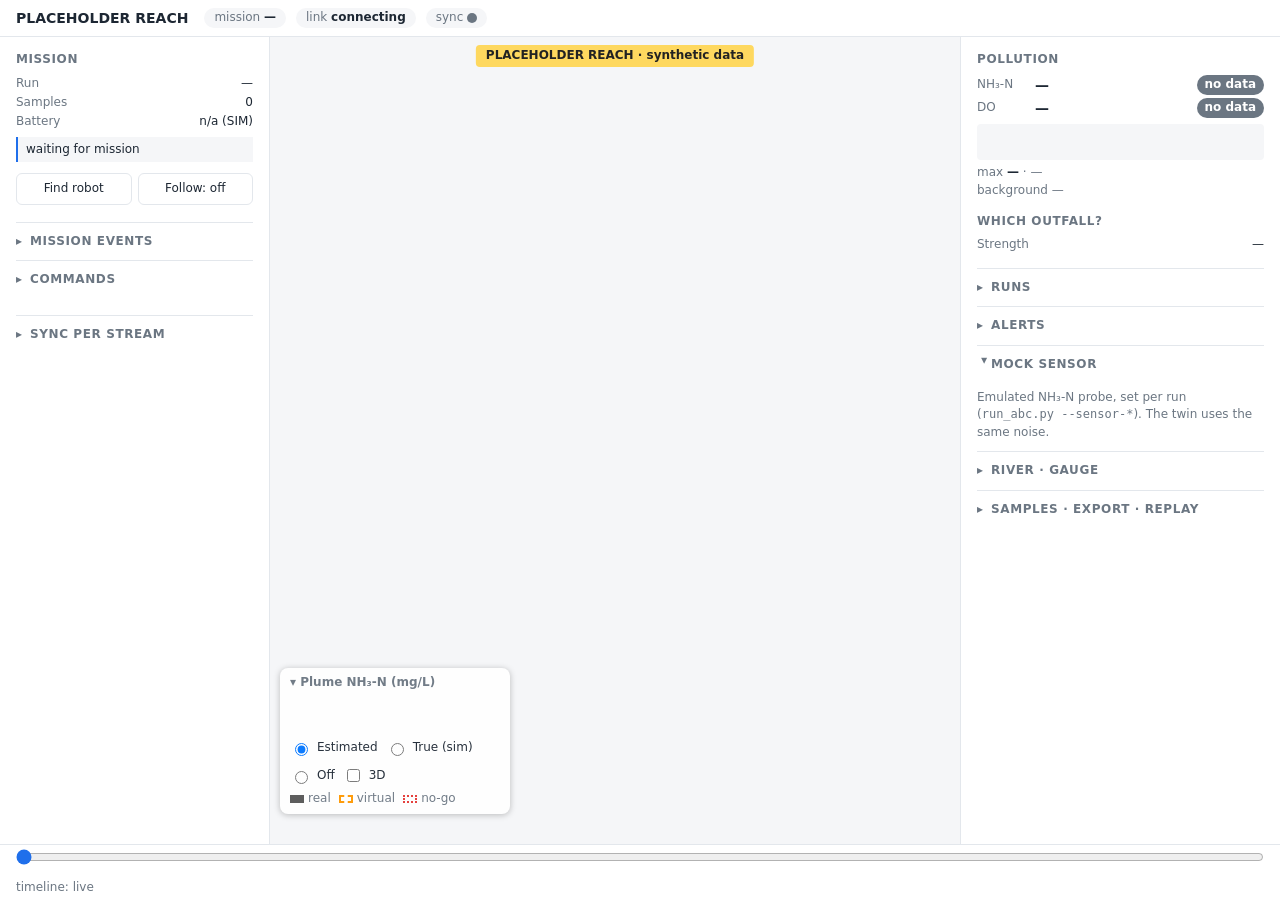
==== commit 753169e4: "lab: continuous mission loop, fix drive home, mock sensor settings on the dashboard - run_abc.py loo" ====
--- a/lab_turtlebot/src/plumetrace/web/index.html
+++ b/lab_turtlebot/src/plumetrace/web/index.html
@@ -258,6 +258,10 @@
     <details class="sec" data-k="alerts"><summary>Alerts</summary>
       <ul id="alerts"></ul>
     </details>
+    <details class="sec" data-k="sensor" open><summary>Mock sensor</summary>
+      <dl id="sensor"></dl>
+      <div class="small">Emulated NH₃-N probe, set per run (<code>run_abc.py --sensor-*</code>). The twin uses the same noise.</div>
+    </details>
     <details class="sec" data-k="river"><summary>River · gauge</summary>
       <dl id="river"></dl>
       <div id="river-note" class="small"></div>
@@ -622,6 +626,18 @@
   $('river-note').innerHTML = (R.bathing ? `<b>Bathing:</b> ${esc(R.bathing)}<br>` : '') +
     `Velocity = Q / (width × depth); ETA = distance to the Regnitz confluence / velocity.` + (src ? `<br>Sources: ${src}` : '');
 }
+function renderSensor() {
+  const S = STATE.sensor;
+  if (!S) { $('sensor').innerHTML = '<dt>Settings</dt><dd>— (not in hello)</dd>'; return; }
+  const dwell = isNum(S.dwell_s) ? Math.round(S.dwell_s) : null;
+  const rows = [
+    ['Noise per reading', `± ${num(S.noise_rel * 100, 1)} % + ${num(S.noise_abs, 3)} mg/L (1σ)`],
+    ['Lag (time constant)', `${num(S.lag_s, 1)} s`],
+    ['Dwell per stop', dwell == null ? '—' : `${dwell} s = mean of ${dwell} reading${dwell === 1 ? '' : 's'} at 1 Hz`],
+    ['Noise at 1 mg/L (mean)', dwell ? `± ${num((S.noise_rel * 1.0 + S.noise_abs) / Math.sqrt(dwell), 3)} mg/L` : '—'],
+  ];
+  $('sensor').innerHTML = rows.map(([k, val]) => `<dt>${k}</dt><dd>${val}</dd>`).join('');
+}
 function renderPollution() {
   const s = STATE.lastSample;
   $('p-bg').textContent = `${STATE.bg.toFixed(3)} mg/L NH₃-N` + (STATE.scenario && isNum(STATE.scenario.background_do_mg_l) ? ` · DO ${num(STATE.scenario.background_do_mg_l, 1)}` : '');
@@ -1015,7 +1031,8 @@
 const BATT = { warned: false, last: null, warn_v: 11.3, bad_v: 11.0, rearm_v: 11.5 };  // Burger 3S LiPo
 function ensureRun() {
   if (!RUN) RUN = { n: RUNS.length + 1, scenario: null, start: nowIso(), t0: null, t1: null, end: null, lastSeq: 0, ended: false,
-                    done: null, doneText: '', final_state: null, return_home: null, activity: 'waiting for mission', events: [], hellos: 0 };
+                    done: null, doneText: '', final_state: null, return_home: null, activity: 'waiting for mission', events: [], hellos: 0,
+                    sensor: STATE.sensor || null };
   return RUN;
 }
 function runStatus(r) {
@@ -1042,6 +1059,7 @@
     min_do: minDo,
     result: d ? { map_label: d.map_label ?? null, probability: p, final: d.final ?? null, localised: isLocalised(d), probabilities: d.probabilities ?? null } : null,
     final_state: r.final_state, return_home: r.return_home, status: runStatus(r), gateway_hellos: r.hellos,
+    sensor: r.sensor || STATE.sensor || null,
     incident: INC ? { id: INC.id, severity: INC.severity, notified: INC.notified.map((n) => `tier ${n.tier} ${n.name} at ${n.time}`),
                       likely: INC.likely, probability: INC.prob, confirmed: !!INC.confirmed, closed: INC.closed || null } : null,
   };
@@ -1098,7 +1116,9 @@
     case 'dwell': return 'sampling (dwell)';
     case 'sample': return `sample #${d.seq ?? '?'}${isNum(d.nh3) ? ` · ${num(d.nh3, 3)} mg/L` : ''}`;
     case 'sample_timeout': return 'sample timeout, next stop';
-    case 'hold': return 'on HOLD';
+    case 'hold': return d.reason === 'localization' ? 'on HOLD: robot lost, re-localising' : 'on HOLD (link)';
+    case 'localization_lost': return 'robot lost on the map';
+    case 'relocalized': return 're-localised ✓';
     case 'resume': return 'resumed';
     case 'return_home_start': return 'returning home';
     case 'return_home': return +d.status === 4 ? 'home ✓' : `return home failed (status ${d.status ?? '?'})`;
@@ -1145,6 +1165,9 @@
       STATE.bg = isNum(m.scenario.background_nh3_n_mg_l) ? +m.scenario.background_nh3_n_mg_l : 0.05;
       STATE.q = isNum(m.scenario.q_m3s) ? +m.scenario.q_m3s : null;
     }
+    STATE.sensor = m.sensor && typeof m.sensor === 'object' ? m.sensor : null;
+    if (RUN && !RUN.sensor) RUN.sensor = STATE.sensor;
+    renderSensor();
     // a hello again = gateway restarted (or relay reconnected): nothing is re-created here; it only marks the
     // current run as ended so that a sample with a restarted seq opens a new run
     if (RUN && (samples.length || RUN.done)) RUN.ended = true;
@@ -1292,7 +1315,7 @@
   },
   ack(m) { $('hint').textContent = m.ok ? `✓ ${m.command} ${m.detail || ''}` : `✗ rejected: ${m.detail}`; },
 };
-renderRiver(); renderPollution();
+renderRiver(); renderPollution(); renderSensor();
 
 // ---------- WebSocket ----------
 let ws;
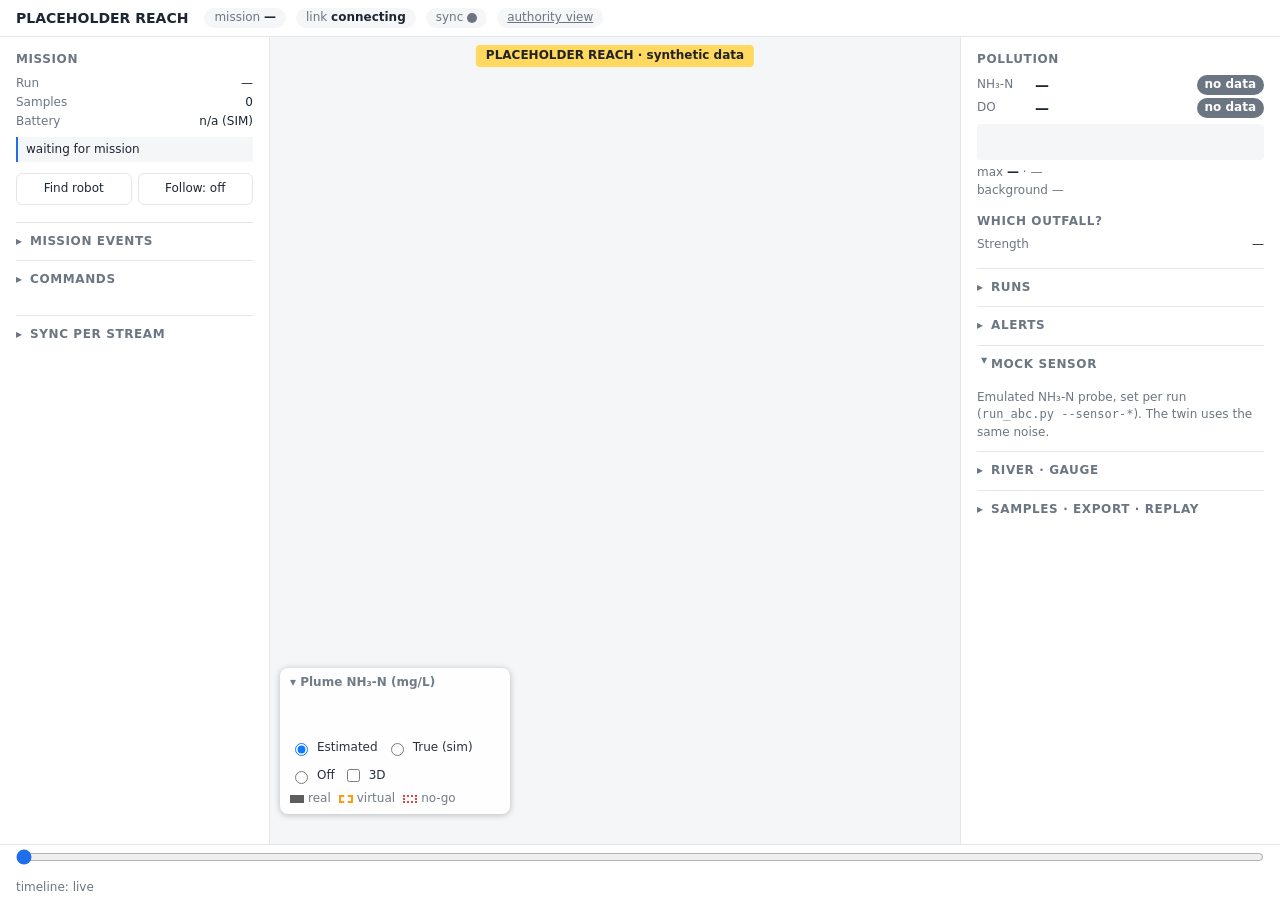
==== commit fba52cfc: "web: authority view works through the relay; links between operator and authority views The relay (w" ====
--- a/lab_turtlebot/src/plumetrace/web/index.html
+++ b/lab_turtlebot/src/plumetrace/web/index.html
@@ -182,6 +182,7 @@
     <span class="pill">mission <b id="state">—</b></span>
     <span class="pill">link <b id="ws">connecting</b></span>
     <span class="pill" title="overall stream sync; details under Sync per stream">sync <b id="syncall" title="no sync data yet">—</b></span>
+    <a class="pill" href="authority.html?live" onclick="this.href = 'authority.html' + (location.search || '?live')" title="Plain-language view for the water authorities (keeps ?key)">authority view</a>
   </header>
   <div id="alert"></div>
   <aside id="left">
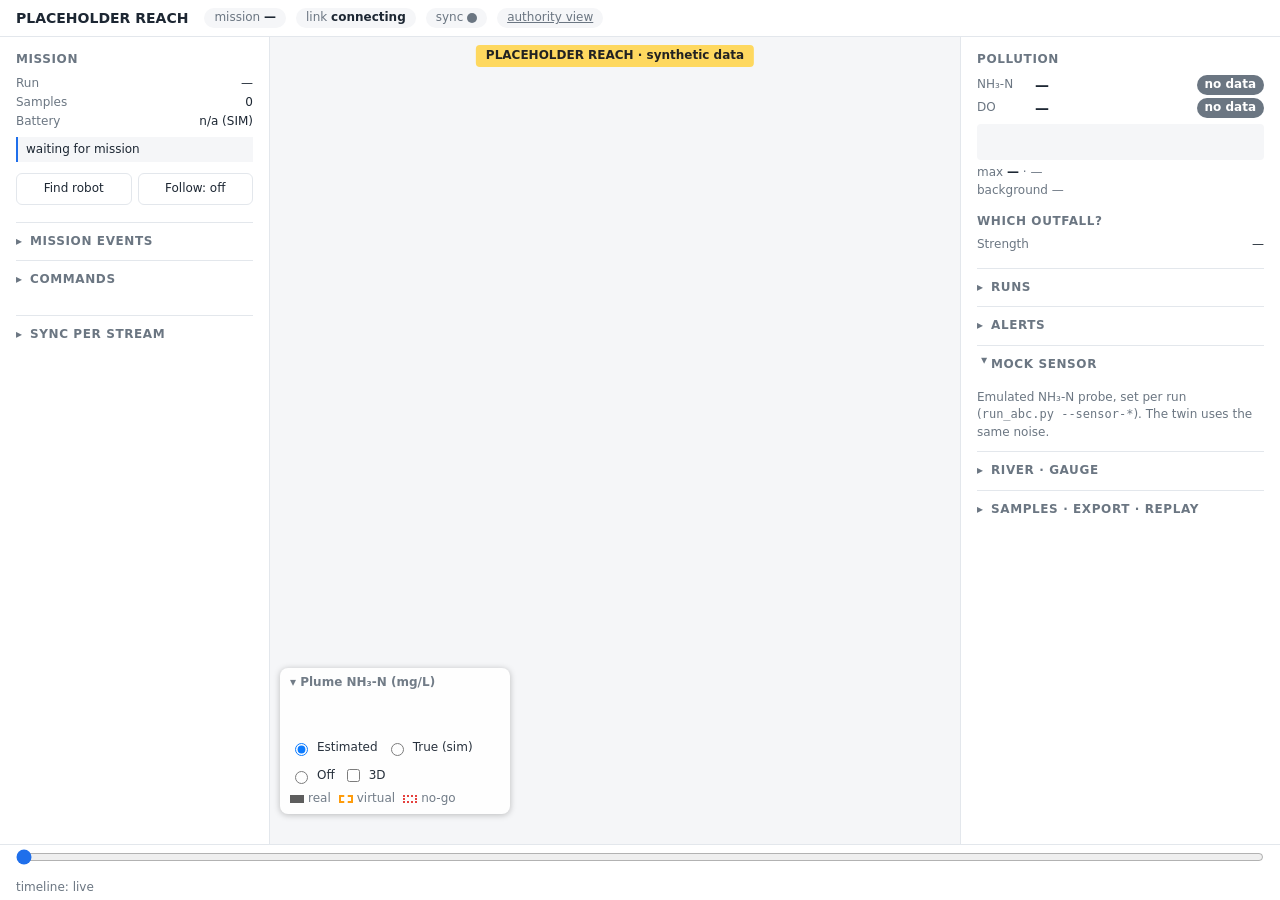
==== commit 92b67890: "lab: bring back a 0.15 m BackUp; replan a blocked stop over the whole map, then skip it - lab_nav: B" ====
--- a/lab_turtlebot/src/plumetrace/web/index.html
+++ b/lab_turtlebot/src/plumetrace/web/index.html
@@ -1114,6 +1114,8 @@
   switch (m.kind) {
     case 'goal_sent': return `driving to stop (${num(d.x, 2)}, ${num(d.y, 2)})`;
     case 'goal_result': return +d.status === 4 ? 'at stop' : `stop not reached (status ${d.status ?? '?'})`;
+    case 'replan': return `stop blocked: clearing costmaps, replanning (try ${d.attempt ?? '?'})`;
+    case 'stop_skipped': return `stop (${num(d.x, 2)}, ${num(d.y, 2)}) unreachable: skipped`;
     case 'dwell': return 'sampling (dwell)';
     case 'sample': return `sample #${d.seq ?? '?'}${isNum(d.nh3) ? ` · ${num(d.nh3, 3)} mg/L` : ''}`;
     case 'sample_timeout': return 'sample timeout, next stop';
